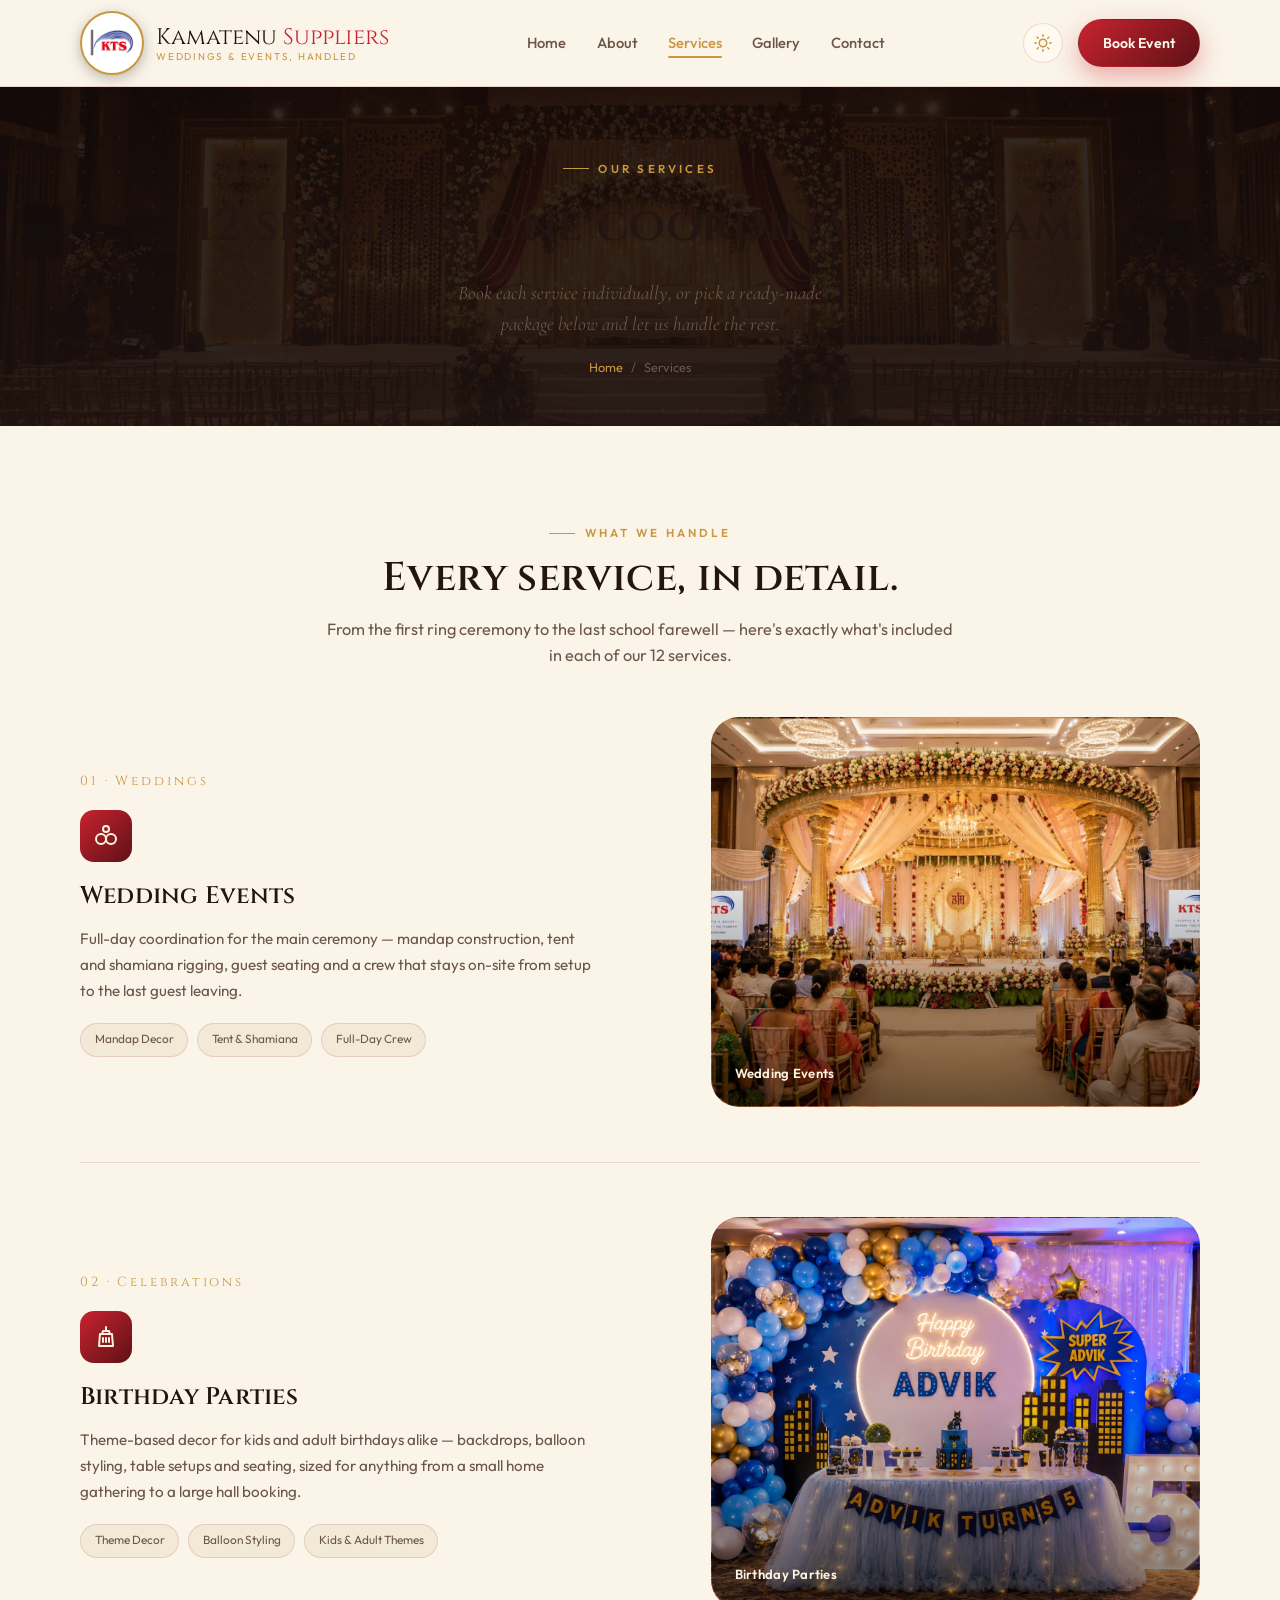
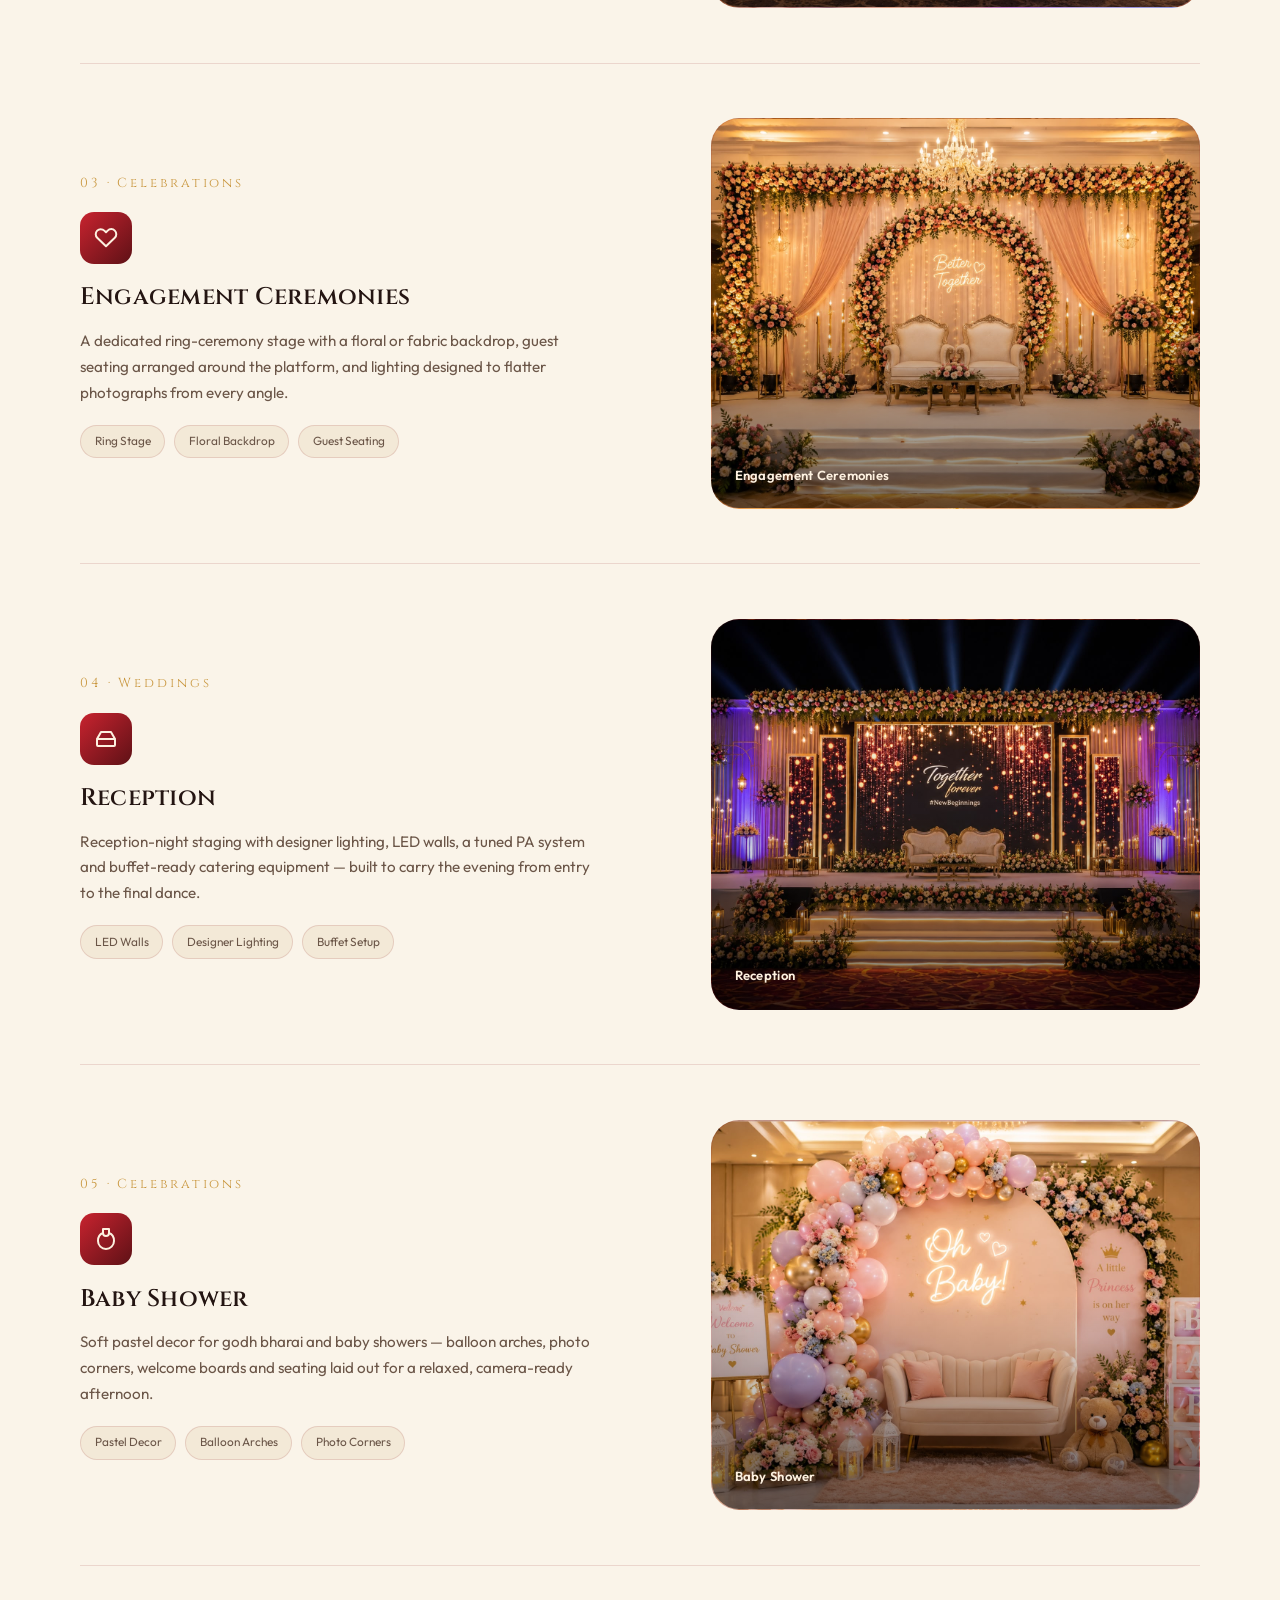
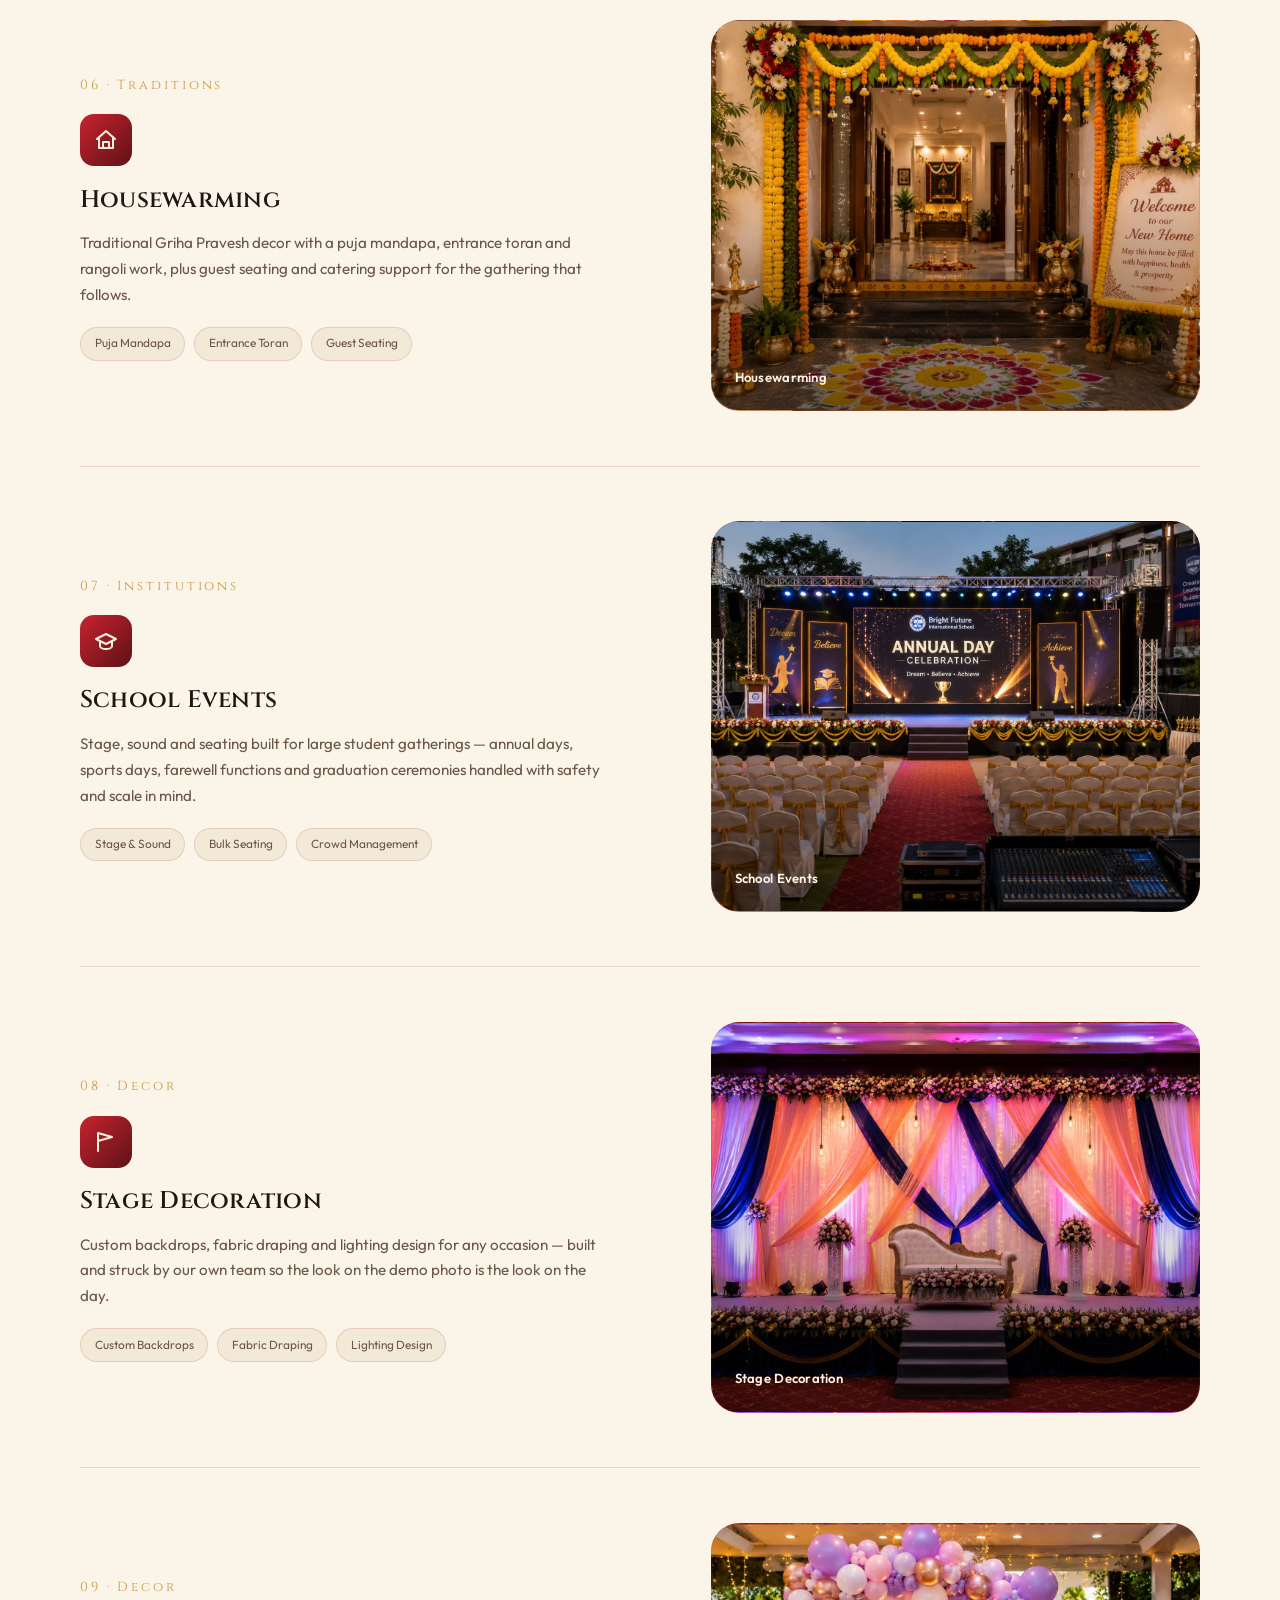
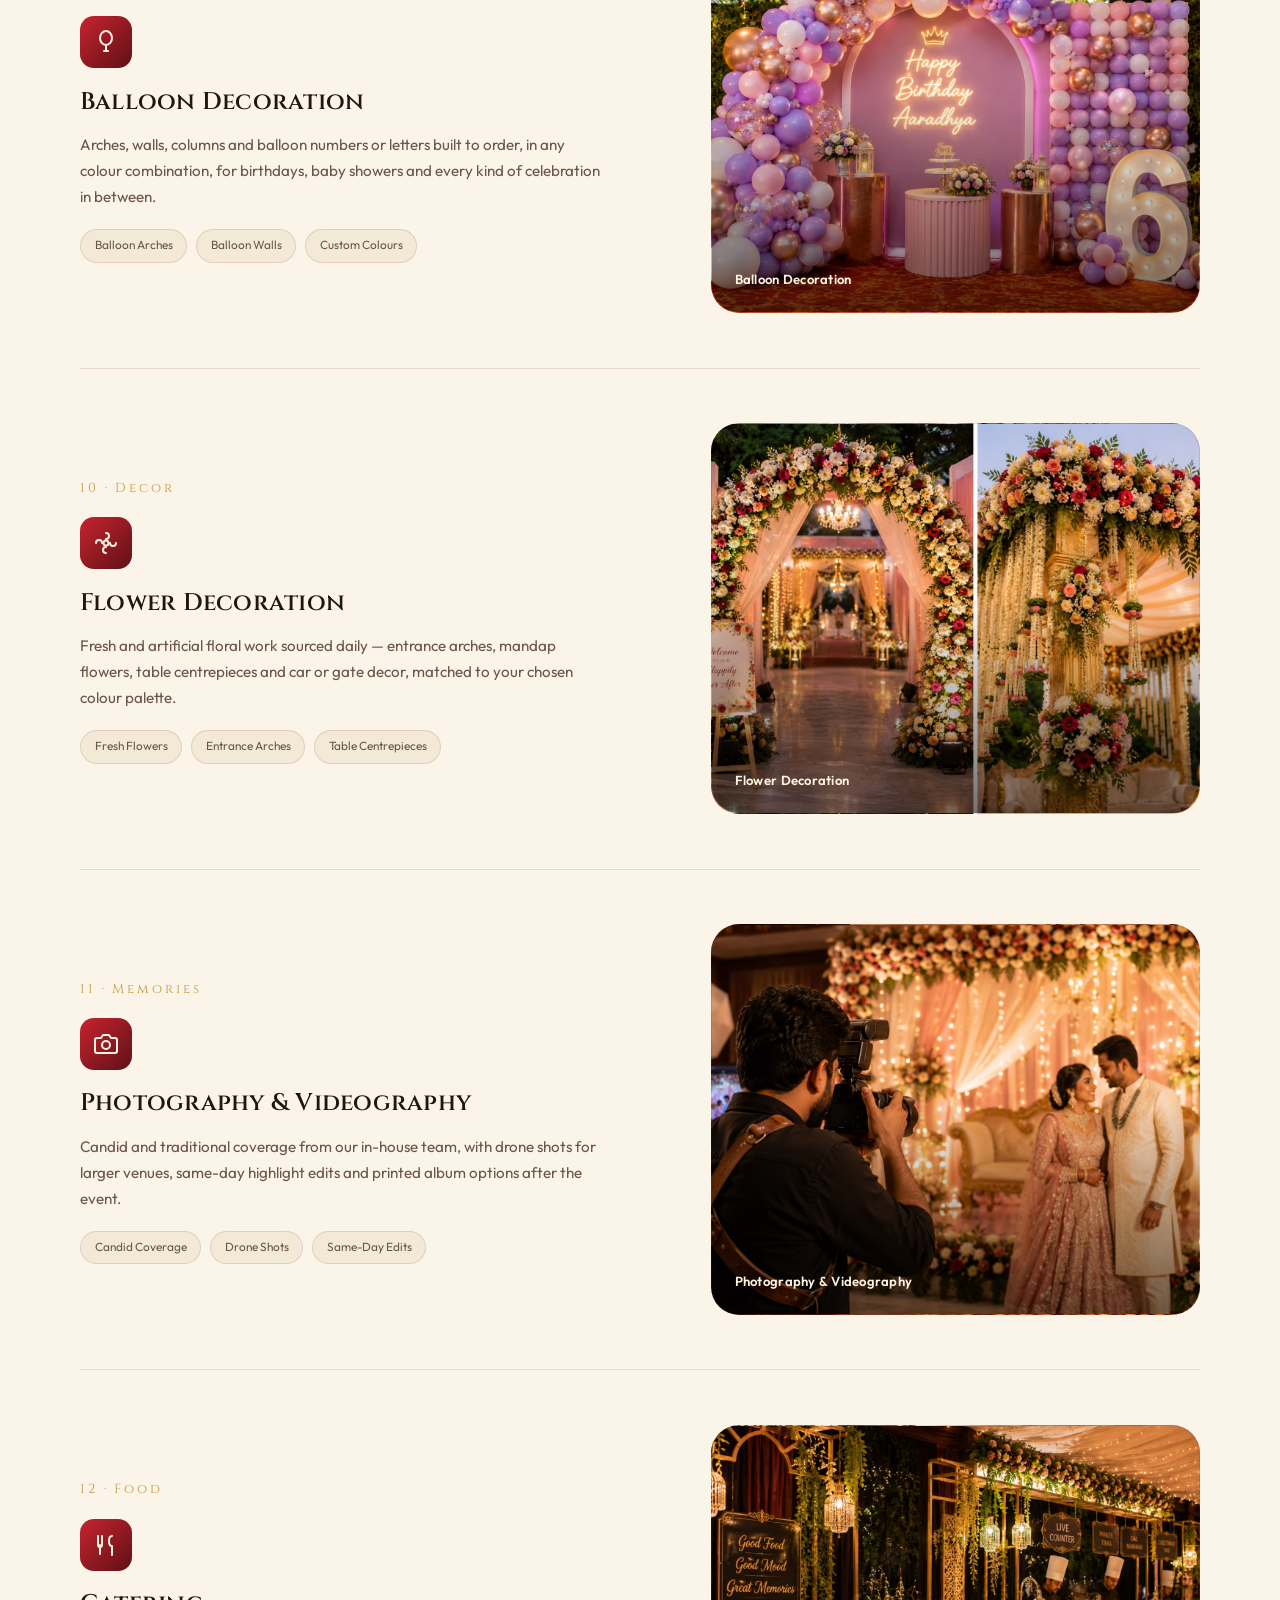
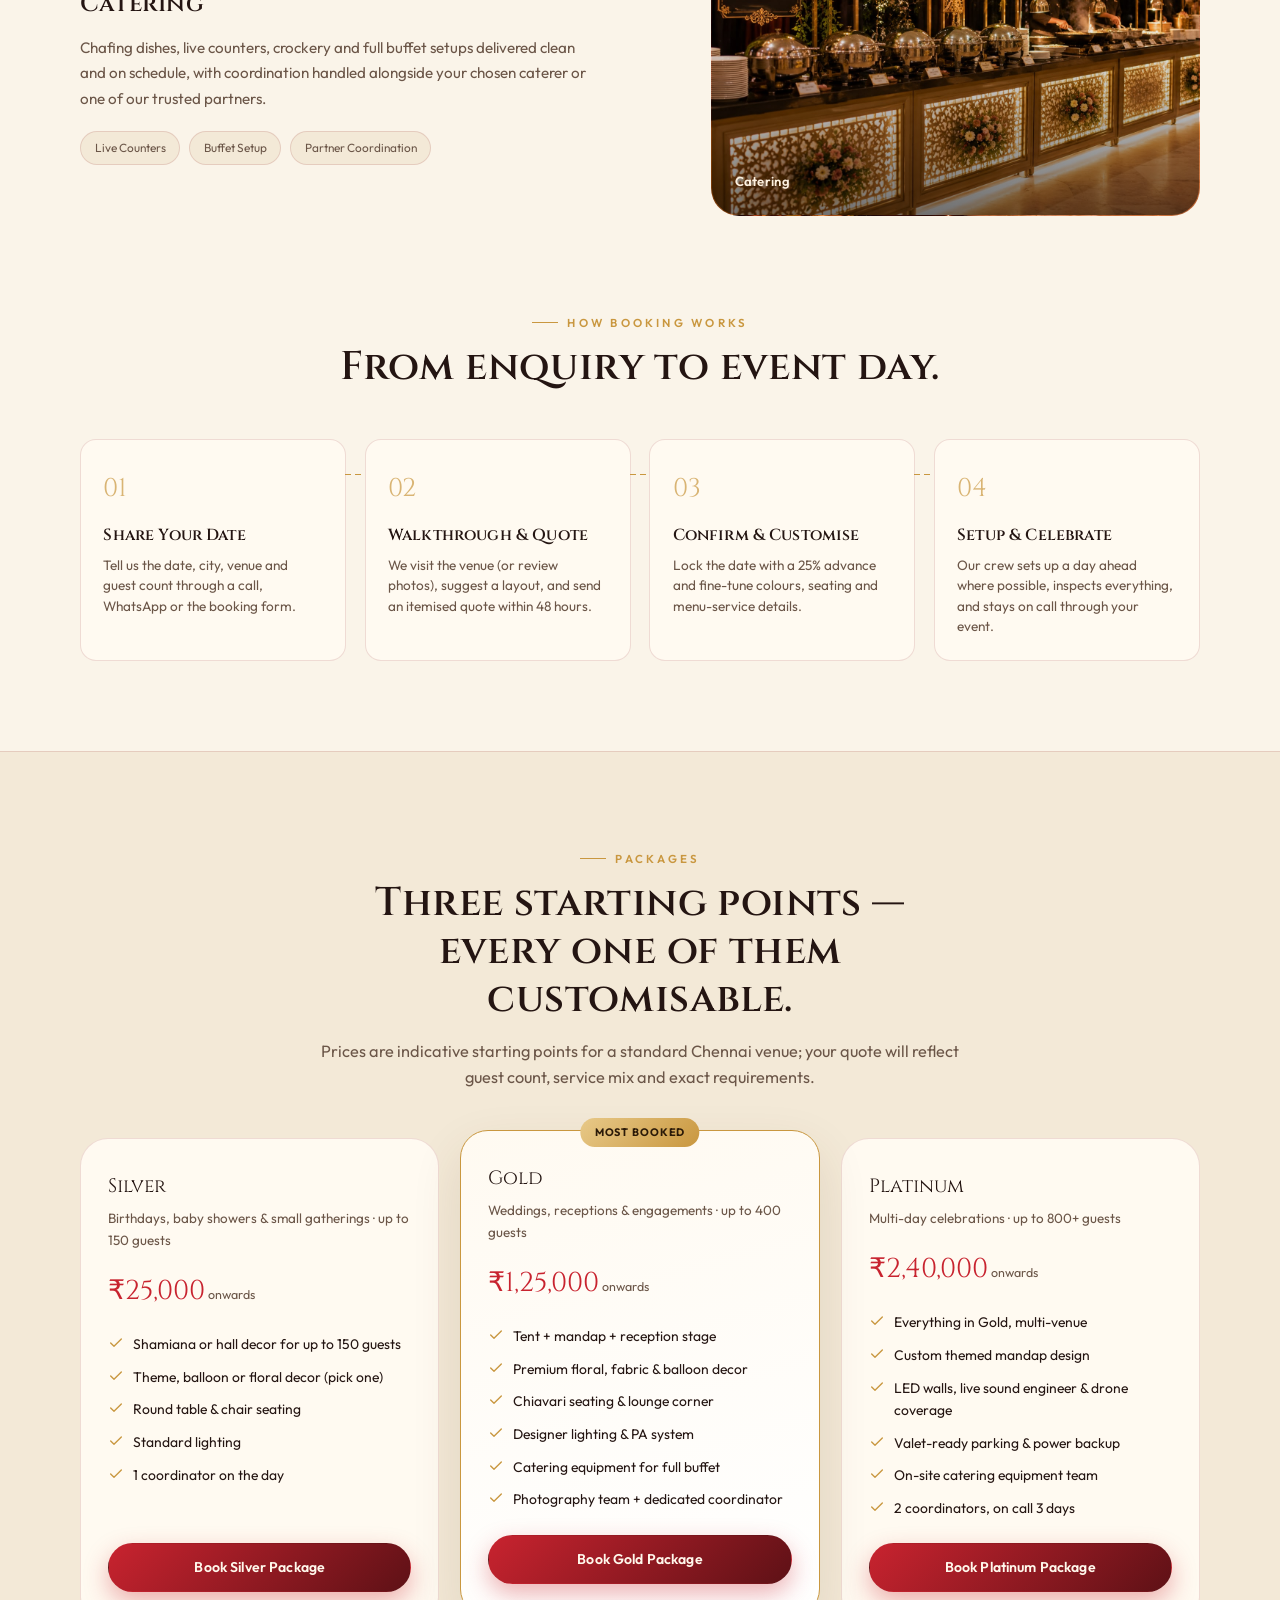
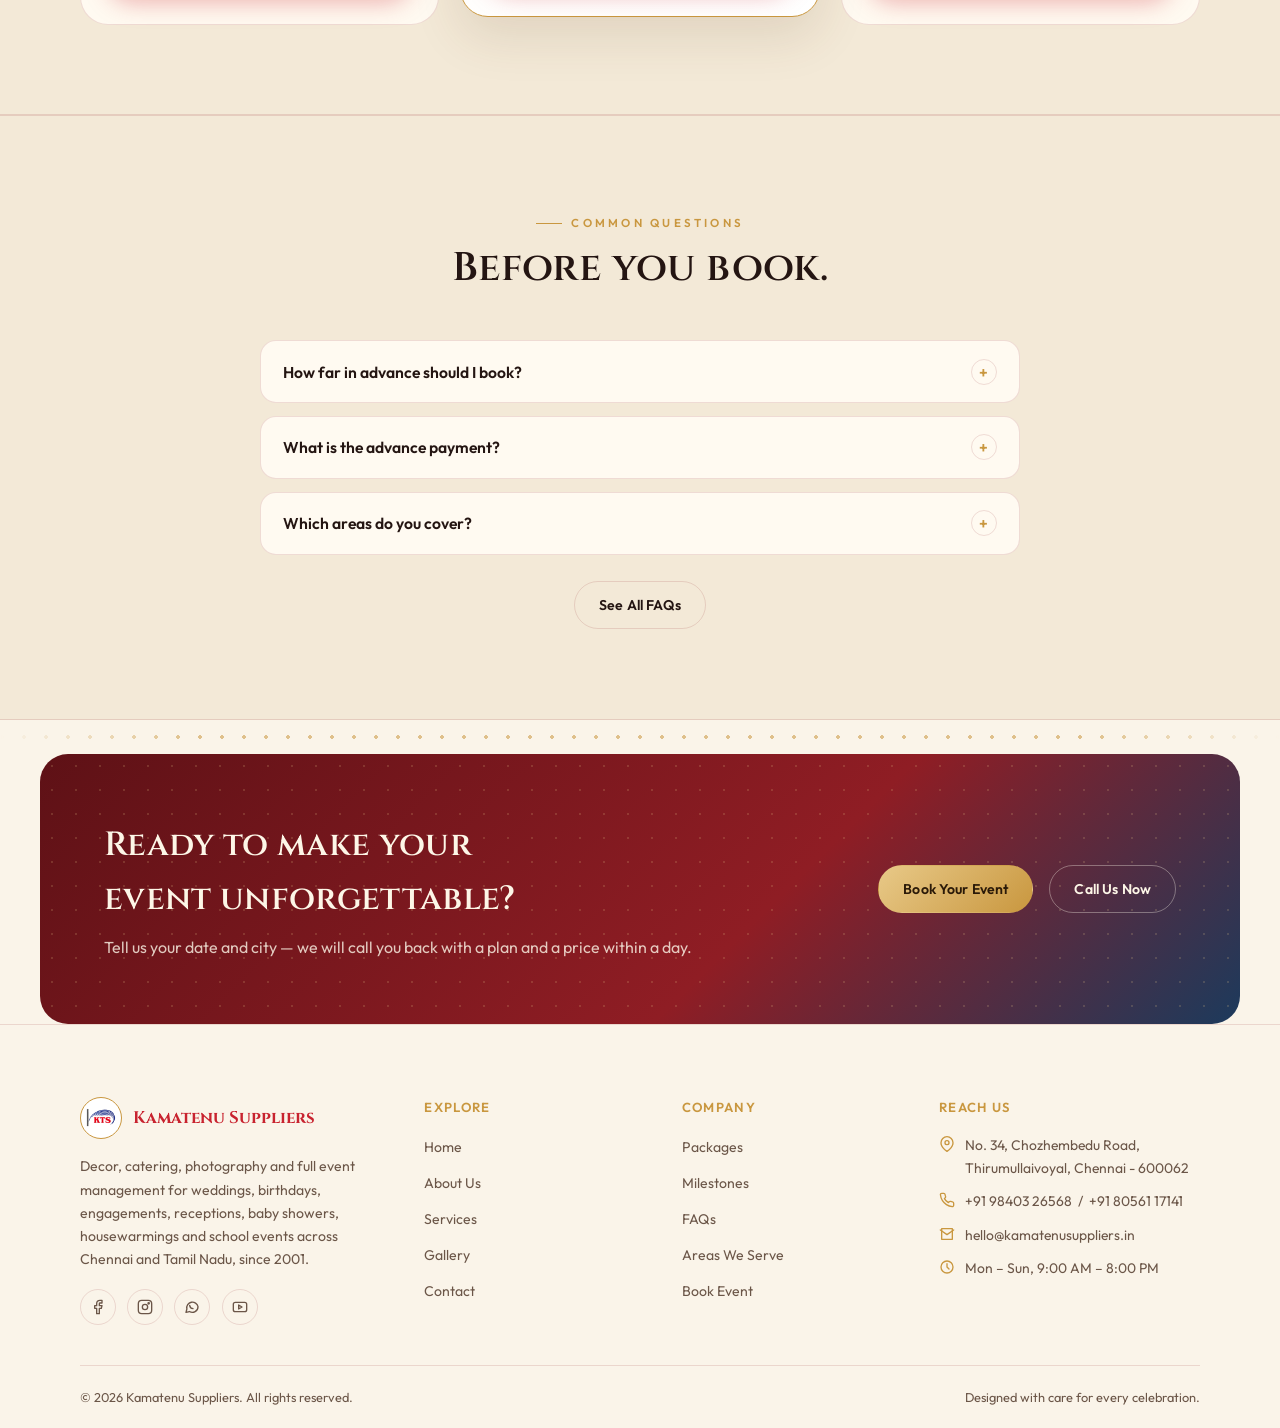
==== services.html @ 51d7b3cb "Add files via upload" ====
<!doctype html>
<html lang="en">
<head>
<meta charset="UTF-8">
<meta name="viewport" content="width=device-width, initial-scale=1.0">
<title>Services | Kamatenu Suppliers</title>
<meta name="description" content="Wedding events, birthday parties, engagement ceremonies, receptions, baby showers, housewarmings, school events, stage & balloon decor, flower decor, photography, videography and catering in Chennai.">
<link rel="icon" href="images/favicon.png">
<link rel="stylesheet" href="css/style.css">
</head>
<body>
  <header class="site-header">
    <div class="container">
      <a href="index.html" class="brand">
        <img src="images/logo.png" alt="Kamatenu Suppliers logo" class="brand-logo">
        <span class="brand-text">
          <span class="brand-name">Kamatenu <em>Suppliers</em></span>
          <span class="brand-tag">Weddings &amp; Events, Handled</span>
        </span>
      </a>

      <nav class="main-nav" id="mainNav">
        <ul>
          <li><a href="index.html">Home</a></li>
          <li><a href="about.html">About</a></li>
          <li><a href="services.html" class="active">Services</a></li>
          <li><a href="gallery.html">Gallery</a></li>
          <li><a href="contact.html">Contact</a></li>
        </ul>
      </nav>

      <div class="header-actions">
        <button class="theme-toggle" id="themeToggle" aria-label="Toggle light and dark theme">
          <svg viewBox="0 0 24 24" fill="none" stroke="currentColor" stroke-width="2" stroke-linecap="round" stroke-linejoin="round" class="icon-moon"><path d="M21 12.79A9 9 0 1 1 11.21 3 7 7 0 0 0 21 12.79z"/></svg>
          <svg viewBox="0 0 24 24" fill="none" stroke="currentColor" stroke-width="2" stroke-linecap="round" stroke-linejoin="round" class="icon-sun"><circle cx="12" cy="12" r="5"/><path d="M12 1v2M12 21v2M4.22 4.22l1.42 1.42M18.36 18.36l1.42 1.42M1 12h2M21 12h2M4.22 19.78l1.42-1.42M18.36 5.64l1.42-1.42"/></svg>
        </button>
        <a href="contact.html#book" class="btn btn-primary"><span>Book Event</span></a>
        <button class="nav-toggle" id="navToggle" aria-label="Toggle menu" aria-expanded="false">
          <span></span><span></span><span></span>
        </button>
      </div>
    </div>
  </header>


  <section class="page-banner" id="services" style="background-image: linear-gradient(180deg, rgba(20,11,9,.88) 0%, rgba(28,18,16,.92) 100%), url('images/services-banner.jpg'); background-size: cover; background-position: center;">
    <div class="container">
      <span class="eyebrow">Our Services</span>
      <h1>12 services, one coordinated team.</h1>
      <p>Book each service individually, or pick a ready-made package below and let us handle the rest.</p>
      <div class="breadcrumb"><a href="index.html">Home</a><span>/</span><span>Services</span></div>
    </div>
  </section>

  <section class="section">
    <div class="container">
      <div class="section-head center">
        <span class="eyebrow">What We Handle</span>
        <h2>Every service, in detail.</h2>
        <p>From the first ring ceremony to the last school farewell — here's exactly what's included in each of our 12 services.</p>
      </div>

      <div class="service-detail-list">

        <div class="service-detail-row">
          <div class="service-detail-content">
            <span class="service-detail-index">01 &middot; Weddings</span>
            <div class="service-detail-icon"><svg viewBox="0 0 24 24" fill="none" stroke="currentColor" stroke-width="2" stroke-linecap="round" stroke-linejoin="round"><path d="M12 8a3 3 0 1 0 0-6 3 3 0 0 0 0 6z"/><circle cx="7" cy="15" r="5"/><circle cx="17" cy="15" r="5"/></svg></div>
            <h3>Wedding Events</h3>
            <p>Full-day coordination for the main ceremony — mandap construction, tent and shamiana rigging, guest seating and a crew that stays on-site from setup to the last guest leaving.</p>
            <div class="service-detail-tags"><span class="service-tag">Mandap Decor</span><span class="service-tag">Tent &amp; Shamiana</span><span class="service-tag">Full-Day Crew</span></div>
          </div>
          <div class="service-detail-image sd1" style="background-image:url('images/service-01.jpg');background-size:cover;background-position:center;"><span>Wedding Events</span></div>
        </div>

        <div class="service-detail-row">
          <div class="service-detail-content">
            <span class="service-detail-index">02 &middot; Celebrations</span>
            <div class="service-detail-icon"><svg viewBox="0 0 24 24" fill="none" stroke="currentColor" stroke-width="2" stroke-linecap="round" stroke-linejoin="round"><path d="M12 2v4M9 6h6l1 3H8l1-3z"/><path d="M6 9h12l1 12H5L6 9z"/><path d="M9 13v4M12 13v4M15 13v4"/></svg></div>
            <h3>Birthday Parties</h3>
            <p>Theme-based decor for kids and adult birthdays alike — backdrops, balloon styling, table setups and seating, sized for anything from a small home gathering to a large hall booking.</p>
            <div class="service-detail-tags"><span class="service-tag">Theme Decor</span><span class="service-tag">Balloon Styling</span><span class="service-tag">Kids &amp; Adult Themes</span></div>
          </div>
          <div class="service-detail-image sd2" style="background-image:url('images/service-02.jpg');background-size:cover;background-position:center;"><span>Birthday Parties</span></div>
        </div>

        <div class="service-detail-row">
          <div class="service-detail-content">
            <span class="service-detail-index">03 &middot; Celebrations</span>
            <div class="service-detail-icon"><svg viewBox="0 0 24 24" fill="none" stroke="currentColor" stroke-width="2" stroke-linecap="round" stroke-linejoin="round"><path d="M20.8 4.6a5 5 0 0 0-7.1 0L12 6.3l-1.7-1.7a5 5 0 1 0-7.1 7.1L12 20.3l8.8-8.6a5 5 0 0 0 0-7.1z"/></svg></div>
            <h3>Engagement Ceremonies</h3>
            <p>A dedicated ring-ceremony stage with a floral or fabric backdrop, guest seating arranged around the platform, and lighting designed to flatter photographs from every angle.</p>
            <div class="service-detail-tags"><span class="service-tag">Ring Stage</span><span class="service-tag">Floral Backdrop</span><span class="service-tag">Guest Seating</span></div>
          </div>
          <div class="service-detail-image sd3" style="background-image:url('images/service-03.jpg');background-size:cover;background-position:center;"><span>Engagement Ceremonies</span></div>
        </div>

        <div class="service-detail-row">
          <div class="service-detail-content">
            <span class="service-detail-index">04 &middot; Weddings</span>
            <div class="service-detail-icon"><svg viewBox="0 0 24 24" fill="none" stroke="currentColor" stroke-width="2" stroke-linecap="round" stroke-linejoin="round"><rect x="3" y="12" width="18" height="7" rx="1"/><path d="M3 12l4-7h10l4 7"/></svg></div>
            <h3>Reception</h3>
            <p>Reception-night staging with designer lighting, LED walls, a tuned PA system and buffet-ready catering equipment — built to carry the evening from entry to the final dance.</p>
            <div class="service-detail-tags"><span class="service-tag">LED Walls</span><span class="service-tag">Designer Lighting</span><span class="service-tag">Buffet Setup</span></div>
          </div>
          <div class="service-detail-image sd4" style="background-image:url('images/service-04.jpg');background-size:cover;background-position:center;"><span>Reception</span></div>
        </div>

        <div class="service-detail-row">
          <div class="service-detail-content">
            <span class="service-detail-index">05 &middot; Celebrations</span>
            <div class="service-detail-icon"><svg viewBox="0 0 24 24" fill="none" stroke="currentColor" stroke-width="2" stroke-linecap="round" stroke-linejoin="round"><path d="M9 2h6v4a3 3 0 0 1-6 0V2z"/><path d="M9 6c-3 1-5 4-5 8a8 8 0 0 0 16 0c0-4-2-7-5-8"/></svg></div>
            <h3>Baby Shower</h3>
            <p>Soft pastel decor for godh bharai and baby showers — balloon arches, photo corners, welcome boards and seating laid out for a relaxed, camera-ready afternoon.</p>
            <div class="service-detail-tags"><span class="service-tag">Pastel Decor</span><span class="service-tag">Balloon Arches</span><span class="service-tag">Photo Corners</span></div>
          </div>
          <div class="service-detail-image sd5" style="background-image:url('images/service-05.jpg');background-size:cover;background-position:center;"><span>Baby Shower</span></div>
        </div>

        <div class="service-detail-row">
          <div class="service-detail-content">
            <span class="service-detail-index">06 &middot; Traditions</span>
            <div class="service-detail-icon"><svg viewBox="0 0 24 24" fill="none" stroke="currentColor" stroke-width="2" stroke-linecap="round" stroke-linejoin="round"><path d="M3 11l9-8 9 8"/><path d="M5 10v10h14V10"/><path d="M9 20v-6h6v6"/></svg></div>
            <h3>Housewarming</h3>
            <p>Traditional Griha Pravesh decor with a puja mandapa, entrance toran and rangoli work, plus guest seating and catering support for the gathering that follows.</p>
            <div class="service-detail-tags"><span class="service-tag">Puja Mandapa</span><span class="service-tag">Entrance Toran</span><span class="service-tag">Guest Seating</span></div>
          </div>
          <div class="service-detail-image sd6" style="background-image:url('images/service-06.jpg');background-size:cover;background-position:center;"><span>Housewarming</span></div>
        </div>

        <div class="service-detail-row">
          <div class="service-detail-content">
            <span class="service-detail-index">07 &middot; Institutions</span>
            <div class="service-detail-icon"><svg viewBox="0 0 24 24" fill="none" stroke="currentColor" stroke-width="2" stroke-linecap="round" stroke-linejoin="round"><path d="M22 10L12 5 2 10l10 5 10-5z"/><path d="M6 12v5c0 1.7 2.7 3 6 3s6-1.3 6-3v-5"/></svg></div>
            <h3>School Events</h3>
            <p>Stage, sound and seating built for large student gatherings — annual days, sports days, farewell functions and graduation ceremonies handled with safety and scale in mind.</p>
            <div class="service-detail-tags"><span class="service-tag">Stage &amp; Sound</span><span class="service-tag">Bulk Seating</span><span class="service-tag">Crowd Management</span></div>
          </div>
          <div class="service-detail-image sd7" style="background-image:url('images/service-07.jpg');background-size:cover;background-position:center;"><span>School Events</span></div>
        </div>

        <div class="service-detail-row">
          <div class="service-detail-content">
            <span class="service-detail-index">08 &middot; Decor</span>
            <div class="service-detail-icon"><svg viewBox="0 0 24 24" fill="none" stroke="currentColor" stroke-width="2" stroke-linecap="round" stroke-linejoin="round"><path d="M4 21V3M4 3l14 4-14 4"/></svg></div>
            <h3>Stage Decoration</h3>
            <p>Custom backdrops, fabric draping and lighting design for any occasion — built and struck by our own team so the look on the demo photo is the look on the day.</p>
            <div class="service-detail-tags"><span class="service-tag">Custom Backdrops</span><span class="service-tag">Fabric Draping</span><span class="service-tag">Lighting Design</span></div>
          </div>
          <div class="service-detail-image sd8" style="background-image:url('images/service-08.jpg');background-size:cover;background-position:center;"><span>Stage Decoration</span></div>
        </div>

        <div class="service-detail-row">
          <div class="service-detail-content">
            <span class="service-detail-index">09 &middot; Decor</span>
            <div class="service-detail-icon"><svg viewBox="0 0 24 24" fill="none" stroke="currentColor" stroke-width="2" stroke-linecap="round" stroke-linejoin="round"><ellipse cx="12" cy="8" rx="6" ry="7"/><path d="M12 15v6M10 21h4"/></svg></div>
            <h3>Balloon Decoration</h3>
            <p>Arches, walls, columns and balloon numbers or letters built to order, in any colour combination, for birthdays, baby showers and every kind of celebration in between.</p>
            <div class="service-detail-tags"><span class="service-tag">Balloon Arches</span><span class="service-tag">Balloon Walls</span><span class="service-tag">Custom Colours</span></div>
          </div>
          <div class="service-detail-image sd9" style="background-image:url('images/service-09.jpg');background-size:cover;background-position:center;"><span>Balloon Decoration</span></div>
        </div>

        <div class="service-detail-row">
          <div class="service-detail-content">
            <span class="service-detail-index">10 &middot; Decor</span>
            <div class="service-detail-icon"><svg viewBox="0 0 24 24" fill="none" stroke="currentColor" stroke-width="2" stroke-linecap="round" stroke-linejoin="round"><circle cx="12" cy="12" r="2.5"/><path d="M12 2a3 3 0 0 1 0 6M12 22a3 3 0 0 1 0-6M2 12a3 3 0 0 1 6 0M22 12a3 3 0 0 1-6 0"/></svg></div>
            <h3>Flower Decoration</h3>
            <p>Fresh and artificial floral work sourced daily — entrance arches, mandap flowers, table centrepieces and car or gate decor, matched to your chosen colour palette.</p>
            <div class="service-detail-tags"><span class="service-tag">Fresh Flowers</span><span class="service-tag">Entrance Arches</span><span class="service-tag">Table Centrepieces</span></div>
          </div>
          <div class="service-detail-image sd10" style="background-image:url('images/service-10.jpg');background-size:cover;background-position:center;"><span>Flower Decoration</span></div>
        </div>

        <div class="service-detail-row">
          <div class="service-detail-content">
            <span class="service-detail-index">11 &middot; Memories</span>
            <div class="service-detail-icon"><svg viewBox="0 0 24 24" fill="none" stroke="currentColor" stroke-width="2" stroke-linecap="round" stroke-linejoin="round"><path d="M23 19a2 2 0 0 1-2 2H3a2 2 0 0 1-2-2V8a2 2 0 0 1 2-2h4l2-3h6l2 3h4a2 2 0 0 1 2 2z"/><circle cx="12" cy="13" r="4"/></svg></div>
            <h3>Photography &amp; Videography</h3>
            <p>Candid and traditional coverage from our in-house team, with drone shots for larger venues, same-day highlight edits and printed album options after the event.</p>
            <div class="service-detail-tags"><span class="service-tag">Candid Coverage</span><span class="service-tag">Drone Shots</span><span class="service-tag">Same-Day Edits</span></div>
          </div>
          <div class="service-detail-image sd11" style="background-image:url('images/service-11.jpg');background-size:cover;background-position:center;"><span>Photography &amp; Videography</span></div>
        </div>

        <div class="service-detail-row">
          <div class="service-detail-content">
            <span class="service-detail-index">12 &middot; Food</span>
            <div class="service-detail-icon"><svg viewBox="0 0 24 24" fill="none" stroke="currentColor" stroke-width="2" stroke-linecap="round" stroke-linejoin="round"><path d="M4 3v9a2 2 0 0 0 2 2h0a2 2 0 0 0 2-2V3M6 12v9M18 3c-1.5 0-3 1.5-3 5s1.5 5 3 5v9"/></svg></div>
            <h3>Catering</h3>
            <p>Chafing dishes, live counters, crockery and full buffet setups delivered clean and on schedule, with coordination handled alongside your chosen caterer or one of our trusted partners.</p>
            <div class="service-detail-tags"><span class="service-tag">Live Counters</span><span class="service-tag">Buffet Setup</span><span class="service-tag">Partner Coordination</span></div>
          </div>
          <div class="service-detail-image sd12" style="background-image:url('images/service-12.jpg');background-size:cover;background-position:center;"><span>Catering</span></div>
        </div>

      </div>
    </div>
  </section>

  <section class="section" id="process" style="padding-top:0;">
    <div class="container">
      <div class="section-head center">
        <span class="eyebrow">How Booking Works</span>
        <h2>From enquiry to event day.</h2>
      </div>
      <div class="process-list">
        <div class="process-step">
          <h3>Share Your Date</h3>
          <p>Tell us the date, city, venue and guest count through a call, WhatsApp or the booking form.</p>
        </div>
        <div class="process-step">
          <h3>Walkthrough &amp; Quote</h3>
          <p>We visit the venue (or review photos), suggest a layout, and send an itemised quote within 48 hours.</p>
        </div>
        <div class="process-step">
          <h3>Confirm &amp; Customise</h3>
          <p>Lock the date with a 25% advance and fine-tune colours, seating and menu-service details.</p>
        </div>
        <div class="process-step">
          <h3>Setup &amp; Celebrate</h3>
          <p>Our crew sets up a day ahead where possible, inspects everything, and stays on call through your event.</p>
        </div>
      </div>
    </div>
  </section>

  <section class="section why-us" id="packages">
    <div class="container">
      <div class="section-head center">
        <span class="eyebrow">Packages</span>
        <h2>Three starting points — every one of them customisable.</h2>
        <p>Prices are indicative starting points for a standard Chennai venue; your quote will reflect guest count, service mix and exact requirements.</p>
      </div>
      <div class="packages-grid">
        <div class="package-card">
          <div class="package-name">Silver</div>
          <p class="package-desc">Birthdays, baby showers &amp; small gatherings &middot; up to 150 guests</p>
          <div class="package-price">&#8377;25,000<span>&nbsp;onwards</span></div>
          <ul class="package-features">
            <li><svg viewBox="0 0 24 24" fill="none" stroke="currentColor" stroke-width="2" stroke-linecap="round" stroke-linejoin="round"><path d="M20 6L9 17l-5-5"/></svg><span>Shamiana or hall decor for up to 150 guests</span></li>
            <li><svg viewBox="0 0 24 24" fill="none" stroke="currentColor" stroke-width="2" stroke-linecap="round" stroke-linejoin="round"><path d="M20 6L9 17l-5-5"/></svg><span>Theme, balloon or floral decor (pick one)</span></li>
            <li><svg viewBox="0 0 24 24" fill="none" stroke="currentColor" stroke-width="2" stroke-linecap="round" stroke-linejoin="round"><path d="M20 6L9 17l-5-5"/></svg><span>Round table &amp; chair seating</span></li>
            <li><svg viewBox="0 0 24 24" fill="none" stroke="currentColor" stroke-width="2" stroke-linecap="round" stroke-linejoin="round"><path d="M20 6L9 17l-5-5"/></svg><span>Standard lighting</span></li>
            <li><svg viewBox="0 0 24 24" fill="none" stroke="currentColor" stroke-width="2" stroke-linecap="round" stroke-linejoin="round"><path d="M20 6L9 17l-5-5"/></svg><span>1 coordinator on the day</span></li>
          </ul>
          <a href="contact.html#book" class="btn btn-primary">Book Silver Package</a>
        </div>
        <div class="package-card featured">
          <div class="package-ribbon">Most Booked</div>
          <div class="package-name">Gold</div>
          <p class="package-desc">Weddings, receptions &amp; engagements &middot; up to 400 guests</p>
          <div class="package-price">&#8377;1,25,000<span>&nbsp;onwards</span></div>
          <ul class="package-features">
            <li><svg viewBox="0 0 24 24" fill="none" stroke="currentColor" stroke-width="2" stroke-linecap="round" stroke-linejoin="round"><path d="M20 6L9 17l-5-5"/></svg><span>Tent + mandap + reception stage</span></li>
            <li><svg viewBox="0 0 24 24" fill="none" stroke="currentColor" stroke-width="2" stroke-linecap="round" stroke-linejoin="round"><path d="M20 6L9 17l-5-5"/></svg><span>Premium floral, fabric &amp; balloon decor</span></li>
            <li><svg viewBox="0 0 24 24" fill="none" stroke="currentColor" stroke-width="2" stroke-linecap="round" stroke-linejoin="round"><path d="M20 6L9 17l-5-5"/></svg><span>Chiavari seating &amp; lounge corner</span></li>
            <li><svg viewBox="0 0 24 24" fill="none" stroke="currentColor" stroke-width="2" stroke-linecap="round" stroke-linejoin="round"><path d="M20 6L9 17l-5-5"/></svg><span>Designer lighting &amp; PA system</span></li>
            <li><svg viewBox="0 0 24 24" fill="none" stroke="currentColor" stroke-width="2" stroke-linecap="round" stroke-linejoin="round"><path d="M20 6L9 17l-5-5"/></svg><span>Catering equipment for full buffet</span></li>
            <li><svg viewBox="0 0 24 24" fill="none" stroke="currentColor" stroke-width="2" stroke-linecap="round" stroke-linejoin="round"><path d="M20 6L9 17l-5-5"/></svg><span>Photography team + dedicated coordinator</span></li>
          </ul>
          <a href="contact.html#book" class="btn btn-primary">Book Gold Package</a>
        </div>
        <div class="package-card">
          <div class="package-name">Platinum</div>
          <p class="package-desc">Multi-day celebrations &middot; up to 800+ guests</p>
          <div class="package-price">&#8377;2,40,000<span>&nbsp;onwards</span></div>
          <ul class="package-features">
            <li><svg viewBox="0 0 24 24" fill="none" stroke="currentColor" stroke-width="2" stroke-linecap="round" stroke-linejoin="round"><path d="M20 6L9 17l-5-5"/></svg><span>Everything in Gold, multi-venue</span></li>
            <li><svg viewBox="0 0 24 24" fill="none" stroke="currentColor" stroke-width="2" stroke-linecap="round" stroke-linejoin="round"><path d="M20 6L9 17l-5-5"/></svg><span>Custom themed mandap design</span></li>
            <li><svg viewBox="0 0 24 24" fill="none" stroke="currentColor" stroke-width="2" stroke-linecap="round" stroke-linejoin="round"><path d="M20 6L9 17l-5-5"/></svg><span>LED walls, live sound engineer &amp; drone coverage</span></li>
            <li><svg viewBox="0 0 24 24" fill="none" stroke="currentColor" stroke-width="2" stroke-linecap="round" stroke-linejoin="round"><path d="M20 6L9 17l-5-5"/></svg><span>Valet-ready parking &amp; power backup</span></li>
            <li><svg viewBox="0 0 24 24" fill="none" stroke="currentColor" stroke-width="2" stroke-linecap="round" stroke-linejoin="round"><path d="M20 6L9 17l-5-5"/></svg><span>On-site catering equipment team</span></li>
            <li><svg viewBox="0 0 24 24" fill="none" stroke="currentColor" stroke-width="2" stroke-linecap="round" stroke-linejoin="round"><path d="M20 6L9 17l-5-5"/></svg><span>2 coordinators, on call 3 days</span></li>
          </ul>
          <a href="contact.html#book" class="btn btn-primary">Book Platinum Package</a>
        </div>
      </div>
    </div>
  </section>

  <section class="section more-section" id="faq">
    <div class="container">
      <div class="section-head center">
        <span class="eyebrow">Common Questions</span>
        <h2>Before you book.</h2>
      </div>
      <div class="faq-list">
        <div class="faq-item">
          <button class="faq-question">
            <span>How far in advance should I book?</span>
            <span class="plus">+</span>
          </button>
          <div class="faq-answer"><p>For weekend weddings in season (Nov–Feb), we recommend booking 3–4 months ahead. Birthdays, baby showers and housewarmings can usually be booked 2–3 weeks out, subject to availability.</p></div>
        </div>
        <div class="faq-item">
          <button class="faq-question">
            <span>What is the advance payment?</span>
            <span class="plus">+</span>
          </button>
          <div class="faq-answer"><p>We confirm a date with a 25% advance against your final quote. The balance is split into a pre-event instalment and a final settlement on the day, as agreed in your contract.</p></div>
        </div>
        <div class="faq-item">
          <button class="faq-question">
            <span>Which areas do you cover?</span>
            <span class="plus">+</span>
          </button>
          <div class="faq-answer"><p>We are based in Thirumullaivoyal and regularly serve Ambattur, Avadi, Poonamallee, Red Hills and surrounding areas across Chennai. Longer-distance events elsewhere in Tamil Nadu can be arranged with advance notice.</p></div>
        </div>
      </div>
      <div style="text-align:center;margin-top:1.6rem;"><a href="contact.html#faq" class="btn btn-outline">See All FAQs</a></div>
    </div>
  </section>

  <div class="kolam-divider"></div>

  <section class="section cta-band">
    <div>
      <h2>Ready to make your event unforgettable?</h2>
      <p>Tell us your date and city — we will call you back with a plan and a price within a day.</p>
    </div>
    <div class="cta-actions">
      <a href="contact.html#book" class="btn btn-gold">Book Your Event</a>
      <a href="tel:+919840326568" class="btn btn-outline" style="border-color:rgba(253,246,231,.35);color:#fdf6e7;">Call Us Now</a>
    </div>
  </section>

  <footer class="site-footer">
    <div class="container">
      <div class="footer-grid">
        <div class="footer-col">
          <div class="footer-brand">
            <img src="images/logo.png" alt="Kamatenu Suppliers logo">
            <strong>Kamatenu Suppliers</strong>
          </div>
          <p>Decor, catering, photography and full event management for weddings, birthdays, engagements, receptions, baby showers, housewarmings and school events across Chennai and Tamil Nadu, since 2001.</p>
          <div class="footer-socials">
            <a href="#" aria-label="Facebook"><svg viewBox="0 0 24 24" fill="none" stroke="currentColor" stroke-width="2" stroke-linecap="round" stroke-linejoin="round"><path d="M18 2h-3a5 5 0 0 0-5 5v3H7v4h3v8h4v-8h3l1-4h-4V7a1 1 0 0 1 1-1h3z"/></svg></a>
            <a href="#" aria-label="Instagram"><svg viewBox="0 0 24 24" fill="none" stroke="currentColor" stroke-width="2" stroke-linecap="round" stroke-linejoin="round"><rect x="2" y="2" width="20" height="20" rx="5"/><circle cx="12" cy="12" r="4"/><circle cx="17.5" cy="6.5" r="1"/></svg></a>
            <a href="#" aria-label="WhatsApp"><svg viewBox="0 0 24 24" fill="none" stroke="currentColor" stroke-width="2" stroke-linecap="round" stroke-linejoin="round"><path d="M21 11.5a8.5 8.5 0 0 1-12.9 7.3L3 20l1.3-5A8.5 8.5 0 1 1 21 11.5z"/><path d="M8.5 9.5c.3 3 2 4.7 5 5"/></svg></a>
            <a href="#" aria-label="YouTube"><svg viewBox="0 0 24 24" fill="none" stroke="currentColor" stroke-width="2" stroke-linecap="round" stroke-linejoin="round"><rect x="2" y="5" width="20" height="14" rx="3"/><path d="M10 9l5 3-5 3z"/></svg></a>
          </div>
        </div>

        <div class="footer-col">
          <h4>Explore</h4>
          <ul>
            <li><a href="index.html">Home</a></li>
            <li><a href="about.html">About Us</a></li>
            <li><a href="services.html">Services</a></li>
            <li><a href="gallery.html">Gallery</a></li>
            <li><a href="contact.html">Contact</a></li>
          </ul>
        </div>

        <div class="footer-col">
          <h4>Company</h4>
          <ul>
            <li><a href="services.html#packages">Packages</a></li>
            <li><a href="about.html#milestones">Milestones</a></li>
            <li><a href="contact.html#faq">FAQs</a></li>
            <li><a href="contact.html#areas">Areas We Serve</a></li>
            <li><a href="contact.html#book">Book Event</a></li>
          </ul>
        </div>

        <div class="footer-col">
          <h4>Reach Us</h4>
          <div class="footer-contact-item"><svg viewBox="0 0 24 24" fill="none" stroke="currentColor" stroke-width="2" stroke-linecap="round" stroke-linejoin="round"><path d="M21 10c0 7-9 13-9 13s-9-6-9-13a9 9 0 0 1 18 0z"/><circle cx="12" cy="10" r="3"/></svg><span>No. 34, Chozhembedu Road, Thirumullaivoyal, Chennai - 600062</span></div>
          <div class="footer-contact-item" style="margin-top:.7rem;"><svg viewBox="0 0 24 24" fill="none" stroke="currentColor" stroke-width="2" stroke-linecap="round" stroke-linejoin="round"><path d="M22 16.92v3a2 2 0 0 1-2.18 2 19.79 19.79 0 0 1-8.63-3.07 19.5 19.5 0 0 1-6-6A19.79 19.79 0 0 1 2.11 4.18 2 2 0 0 1 4.11 2h3a2 2 0 0 1 2 1.72c.127.96.361 1.903.7 2.81a2 2 0 0 1-.45 2.11L8.09 9.91a16 16 0 0 0 6 6l1.27-1.27a2 2 0 0 1 2.11-.45c.907.339 1.85.573 2.81.7A2 2 0 0 1 22 16.92z"/></svg><span>+91 98403 26568 &nbsp;/&nbsp; +91 80561 17141</span></div>
          <div class="footer-contact-item" style="margin-top:.7rem;"><svg viewBox="0 0 24 24" fill="none" stroke="currentColor" stroke-width="2" stroke-linecap="round" stroke-linejoin="round"><path d="M4 4h16v16H4z"/><path d="M22 6l-10 7L2 6"/></svg><span>hello@kamatenusuppliers.in</span></div>
          <div class="footer-contact-item" style="margin-top:.7rem;"><svg viewBox="0 0 24 24" fill="none" stroke="currentColor" stroke-width="2" stroke-linecap="round" stroke-linejoin="round"><circle cx="12" cy="12" r="9"/><path d="M12 7v5l3 3"/></svg><span>Mon – Sun, 9:00 AM – 8:00 PM</span></div>
        </div>
      </div>

      <div class="footer-bottom">
        <span>&copy; <span id="year"></span> Kamatenu Suppliers. All rights reserved.</span>
        <span>Designed with care for every celebration.</span>
      </div>
    </div>
  </footer>

  <button class="back-to-top" id="backToTop" aria-label="Back to top"><svg viewBox="0 0 24 24" fill="none" stroke="currentColor" stroke-width="2" stroke-linecap="round" stroke-linejoin="round"><path d="M12 19V5M5 12l7-7 7 7"/></svg></button>

  <script src="js/script.js"></script>
</body>
</html>
---- css/style.css ----
/* ============================================================
   KAMATENU SUPPLIERS — style.css
   Design tokens are derived from the KTS letterhead:
   deep maroon + festive gold + navy swirl, on warm ink / cream.
   ============================================================ */

@import url('https://fonts.googleapis.com/css2?family=Cinzel:wght@500;600;700&family=Cormorant+Garamond:ital@1&family=Outfit:wght@300;400;500;600;700&display=swap');

:root{
  /* ---- brand tokens ---- */
  --maroon:        #8f1d24;
  --maroon-bright: #c8232f;
  --maroon-deep:   #5e1116;
  --gold:          #c9973f;
  --gold-light:    #e8c988;
  --navy:          #1c3a5c;

  /* ---- dark theme (default) ---- */
  --bg:            #140b09;
  --bg-alt:        #1c1210;
  --surface:       #241713;
  --surface-2:     #2c1c17;
  --text:          #f4ead9;
  --text-muted:    #c9b8a6;
  --border:        rgba(232, 201, 136, 0.16);
  --shadow:        0 20px 50px rgba(0,0,0,0.45);

  /* ---- fixed scale ---- */
  --radius-sm: 8px;
  --radius-md: 16px;
  --radius-lg: 28px;
  --gap: clamp(1rem, 2vw, 2rem);
  --container: 1200px;

  --font-display: 'Cinzel', serif;
  --font-quote: 'Cormorant Garamond', serif;
  --font-body: 'Outfit', sans-serif;
}

[data-theme="light"]{
  --bg:        #faf4e9;
  --bg-alt:    #f3e9d7;
  --surface:   #fffaf1;
  --surface-2: #fff;
  --text:      #241512;
  --text-muted:#6b5648;
  --border:    rgba(143, 29, 36, 0.14);
  --shadow:    0 20px 50px rgba(94, 55, 25, 0.12);
}

*, *::before, *::after{ box-sizing: border-box; }
html{ scroll-behavior: smooth; }
html:focus-within{ scroll-behavior: smooth; }

body{
  margin: 0;
  background: var(--bg);
  color: var(--text);
  font-family: var(--font-body);
  font-weight: 400;
  line-height: 1.6;
  -webkit-font-smoothing: antialiased;
  transition: background .35s ease, color .35s ease;
  overflow-x: hidden;
}

img{ max-width: 100%; display: block; }
a{ color: inherit; text-decoration: none; }
ul{ margin: 0; padding: 0; list-style: none; }
h1,h2,h3,h4{ margin: 0; font-family: var(--font-display); font-weight: 600; letter-spacing: .01em; }
p{ margin: 0; }
button{ font-family: inherit; cursor: pointer; }

:focus-visible{
  outline: 2px solid var(--gold);
  outline-offset: 3px;
}

.container{
  width: 100%;
  max-width: var(--container);
  margin-inline: auto;
  padding-inline: clamp(1.25rem, 4vw, 2.5rem);
}

.eyebrow{
  display: inline-flex;
  align-items: center;
  gap: .6rem;
  font-family: var(--font-body);
  font-size: .72rem;
  font-weight: 600;
  letter-spacing: .28em;
  text-transform: uppercase;
  color: var(--gold);
}
.eyebrow::before{
  content: "";
  width: 26px; height: 1px;
  background: var(--gold);
}

/* ============================================================
   KOLAM (rangoli) motif — the page's signature device.
   Repeating dotted-diamond pattern used as a divider & texture.
   ============================================================ */
.kolam-divider{
  height: 34px;
  background-image: radial-gradient(circle, var(--gold) 1.6px, transparent 1.7px);
  background-size: 22px 22px;
  background-position: center;
  opacity: .55;
  mask-image: linear-gradient(90deg, transparent, #000 15%, #000 85%, transparent);
  -webkit-mask-image: linear-gradient(90deg, transparent, #000 15%, #000 85%, transparent);
}

/* ============================================================
   HEADER
   ============================================================ */
.site-header{
  position: sticky;
  top: 0;
  z-index: 100;
  background: color-mix(in srgb, var(--bg) 88%, transparent);
  backdrop-filter: blur(14px);
  border-bottom: 1px solid var(--border);
}
.site-header .container{
  display: flex;
  align-items: center;
  justify-content: space-between;
  gap: 1.5rem;
  padding-block: .7rem;
}
.brand{
  display: flex;
  align-items: center;
  gap: .75rem;
  min-width: 0;
}
.brand-logo{
  width: 64px; height: 64px;
  border-radius: 50%;
  object-fit: cover;
  border: 2px solid var(--gold);
  flex-shrink: 0;
  background: #fff;
  box-shadow: 0 4px 14px rgba(0,0,0,.25);
}
.brand-text{ display: flex; flex-direction: column; line-height: 1.2; }
.brand-name{
  font-family: var(--font-display);
  font-size: clamp(1.1rem, 2.2vw, 1.4rem);
  color: var(--text);
  white-space: nowrap;
}
.brand-name em{
  font-style: normal;
  color: var(--maroon-bright);
}
.brand-tag{
  font-size: .62rem;
  letter-spacing: .18em;
  text-transform: uppercase;
  color: var(--gold);
}

.main-nav{ display: flex; align-items: center; gap: 2rem; }
.main-nav ul{ display: flex; align-items: center; gap: 1.9rem; }
.main-nav a{
  font-size: .92rem;
  font-weight: 500;
  color: var(--text-muted);
  position: relative;
  padding-block: 6px;
  transition: color .2s ease;
}
.main-nav a:hover, .main-nav a.active{ color: var(--gold); }
.main-nav a.active::after{
  content: "";
  position: absolute; left: 0; right: 0; bottom: 0;
  height: 2px; background: var(--gold);
  border-radius: 2px;
}

.header-actions{ display: flex; align-items: center; gap: .9rem; }

.theme-toggle{
  width: 40px; height: 40px;
  border-radius: 50%;
  border: 1px solid var(--border);
  background: var(--surface);
  display: grid; place-items: center;
  color: var(--gold);
  flex-shrink: 0;
  transition: transform .3s ease, background .3s ease;
}
.theme-toggle:hover{ transform: rotate(18deg); }
.theme-toggle svg{ width: 18px; height: 18px; }
.theme-toggle .icon-sun{ display: none; }
[data-theme="light"] .theme-toggle .icon-sun{ display: block; }
[data-theme="light"] .theme-toggle .icon-moon{ display: none; }

.btn{
  display: inline-flex;
  align-items: center;
  justify-content: center;
  gap: .5rem;
  padding: .75rem 1.5rem;
  border-radius: 999px;
  font-size: .88rem;
  font-weight: 600;
  letter-spacing: .01em;
  border: 1px solid transparent;
  transition: transform .2s ease, box-shadow .2s ease, background .2s ease, color .2s ease;
  white-space: nowrap;
}
.btn:active{ transform: scale(.97); }
.btn-primary{
  background: linear-gradient(135deg, var(--maroon-bright), var(--maroon-deep));
  color: #fff8ec;
  box-shadow: 0 10px 24px rgba(200,35,47,.35);
}
.btn-primary:hover{ box-shadow: 0 14px 30px rgba(200,35,47,.5); transform: translateY(-2px); }
.btn-outline{
  border-color: var(--border);
  color: var(--text);
  background: transparent;
}
.btn-outline:hover{ border-color: var(--gold); color: var(--gold); }
.btn-gold{
  background: linear-gradient(135deg, var(--gold-light), var(--gold));
  color: #2b1a08;
}
.btn-gold:hover{ transform: translateY(-2px); box-shadow: 0 14px 26px rgba(201,151,63,.35); }

.nav-toggle{
  display: none;
  width: 42px; height: 42px;
  border-radius: 10px;
  border: 1px solid var(--border);
  background: var(--surface);
  align-items: center; justify-content: center;
  flex-direction: column; gap: 5px;
}
.nav-toggle span{
  width: 20px; height: 2px; background: var(--text);
  transition: transform .25s ease, opacity .25s ease;
}
.nav-toggle.open span:nth-child(1){ transform: translateY(7px) rotate(45deg); }
.nav-toggle.open span:nth-child(2){ opacity: 0; }
.nav-toggle.open span:nth-child(3){ transform: translateY(-7px) rotate(-45deg); }

/* ============================================================
   HERO
   ============================================================ */
.hero{
  position: relative;
  overflow: hidden;
  background:
    radial-gradient(ellipse 60% 60% at 82% 8%, rgba(201,151,63,.16), transparent 60%),
    radial-gradient(ellipse 55% 55% at 8% 100%, rgba(200,35,47,.18), transparent 60%),
    linear-gradient(180deg, var(--bg) 0%, var(--bg-alt) 100%);
  padding-block: clamp(3.5rem, 9vw, 6.5rem) clamp(3rem, 6vw, 4.5rem);
  border-bottom: 1px solid var(--border);
}
.hero::before{
  content: "";
  position: absolute; inset: 0;
  background-image: radial-gradient(circle, var(--gold) 1px, transparent 1.4px);
  background-size: 34px 34px;
  opacity: .07;
  pointer-events: none;
}
.hero .container{
  display: grid;
  grid-template-columns: 1.05fr .95fr;
  gap: clamp(2rem, 5vw, 4rem);
  align-items: center;
  position: relative;
}
.hero-badge{
  display: inline-flex; align-items: center; gap: .5rem;
  background: var(--surface);
  border: 1px solid var(--border);
  padding: .45rem .9rem;
  border-radius: 999px;
  font-size: .78rem;
  color: var(--gold);
  margin-bottom: 1.3rem;
}
.hero-badge b{ color: var(--text); font-weight: 600; }
.hero h1{
  font-size: clamp(2.1rem, 4.4vw, 3.4rem);
  line-height: 1.32;
  padding-block: .1em;
  color: var(--text);
}
.hero h1 em{
  font-style: normal;
  color: var(--gold-light);
  position: relative;
  white-space: nowrap;
}
.hero h1 em::after{
  content: "";
  position: absolute;
  left: 0; right: 0; bottom: .06em;
  height: .1em;
  background: linear-gradient(90deg, var(--maroon-bright), var(--gold));
  border-radius: 2px;
  opacity: .55;
}
.hero-sub{
  font-family: var(--font-quote);
  font-style: italic;
  font-size: clamp(1.05rem, 1.6vw, 1.3rem);
  color: var(--text-muted);
  max-width: 46ch;
  margin-top: 1.15rem;
}
.hero-actions{ display: flex; flex-wrap: wrap; gap: 1rem; margin-top: 2rem; }
.hero-stats{
  display: flex;
  flex-wrap: wrap;
  gap: clamp(1.5rem, 4vw, 2.8rem);
  margin-top: 2.3rem;
}
.hstat{ display: flex; flex-direction: column; }
.hstat-num{
  font-family: var(--font-display);
  font-size: clamp(1.4rem, 2.6vw, 1.9rem);
  color: var(--gold-light);
}
.hstat-lbl{
  font-size: .72rem;
  letter-spacing: .06em;
  text-transform: uppercase;
  color: var(--text-muted);
  margin-top: .2rem;
}
.hero-contacts{
  display: flex; flex-wrap: wrap; gap: 1.6rem;
  margin-top: 2.2rem;
  padding-top: 1.6rem;
  border-top: 1px dashed var(--border);
}
.hero-contact{ display: flex; align-items: center; gap: .6rem; }
.hero-contact .ic{
  width: 36px; height: 36px; border-radius: 50%;
  background: var(--surface); border: 1px solid var(--border);
  display: grid; place-items: center; color: var(--gold); flex-shrink: 0;
}
.hero-contact .ic svg{ width: 16px; height: 16px; }
.hero-contact span{ display: block; font-size: .68rem; color: var(--text-muted); letter-spacing: .06em; text-transform: uppercase; }
.hero-contact strong{ font-size: .92rem; font-weight: 600; }

.hero-visual{ position: relative; }
.hero-frame{
  position: relative;
  border-radius: var(--radius-lg);
  padding: clamp(2.2rem, 5vw, 3.5rem);
  background: linear-gradient(155deg, var(--maroon-deep), var(--maroon) 55%, var(--navy));
  box-shadow: var(--shadow);
  overflow: hidden;
  aspect-ratio: 4/4.3;
  display: flex; flex-direction: column; align-items: center; justify-content: center; text-align: center;
  color: #fdf6e7;
}
.hero-frame::before{
  content: "";
  position: absolute; inset: 0;
  background-image: radial-gradient(circle, rgba(232,201,136,.35) 1.4px, transparent 1.6px);
  background-size: 26px 26px;
  opacity: .5;
}
.hero-frame img{
  width: 118px; height: 118px;
  border-radius: 50%;
  border: 3px solid var(--gold-light);
  background: #fff;
  position: relative;
  margin-bottom: 1.4rem;
}
.hero-frame .fr-title{
  font-family: var(--font-display);
  font-size: 1.5rem;
  position: relative;
}
.hero-frame .fr-est{
  position: relative;
  margin-top: .4rem;
  font-size: .78rem;
  letter-spacing: .22em;
  text-transform: uppercase;
  color: var(--gold-light);
}
.hero-frame .fr-motto{
  position: relative;
  margin-top: 1.2rem;
  font-family: var(--font-quote);
  font-style: italic;
  font-size: 1.05rem;
  color: rgba(253,246,231,.85);
  max-width: 22ch;
}
.hero-float{
  position: absolute;
  bottom: -18px; left: -18px;
  background: var(--surface);
  border: 1px solid var(--border);
  border-radius: var(--radius-md);
  padding: 1rem 1.3rem;
  box-shadow: var(--shadow);
  display: flex; align-items: center; gap: .8rem;
}
.hero-float .num{ font-family: var(--font-display); font-size: 1.5rem; color: var(--maroon-bright); }
.hero-float .lbl{ font-size: .72rem; color: var(--text-muted); max-width: 12ch; line-height: 1.25; }

/* ============================================================
   SECTION scaffolding
   ============================================================ */
.section{ padding-block: clamp(3.5rem, 7vw, 6rem); }
.section-head{
  max-width: 640px;
  margin-bottom: clamp(2rem, 4vw, 3rem);
}
.section-head.center{ margin-inline: auto; text-align: center; }
.section-head h2{
  font-size: clamp(1.7rem, 3.2vw, 2.5rem);
  margin-top: .7rem;
  line-height: 1.2;
}
.section-head p{
  margin-top: .9rem;
  color: var(--text-muted);
  font-size: 1.02rem;
}

/* ---- About ---- */
.about{ background: var(--bg-alt); border-block: 1px solid var(--border); }
.about .container{
  display: grid;
  grid-template-columns: .85fr 1.15fr;
  gap: clamp(2rem, 5vw, 4rem);
  align-items: center;
}
.page-banner{
  position: relative;
  overflow: hidden;
  text-align: center;
  background:
    radial-gradient(ellipse 60% 60% at 82% 8%, rgba(201,151,63,.16), transparent 60%),
    radial-gradient(ellipse 55% 55% at 8% 100%, rgba(200,35,47,.18), transparent 60%),
    linear-gradient(180deg, var(--bg) 0%, var(--bg-alt) 100%);
  padding-block: clamp(2.75rem, 6vw, 4rem) clamp(2.25rem, 4vw, 3rem);
  border-bottom: 1px solid var(--border);
}
.about-stats{
  display: grid;
  grid-template-columns: repeat(3, 1fr);
  gap: 1rem;
  margin-top: 2.2rem;
}
.stat{
  background: var(--surface);
  border: 1px solid var(--border);
  border-radius: var(--radius-md);
  padding: 1.2rem 1rem;
  text-align: center;
}
.stat .stat-num{
  font-family: var(--font-display);
  font-size: clamp(1.4rem, 2.6vw, 1.9rem);
  color: var(--maroon-bright);
}
.stat .stat-lbl{ font-size: .74rem; color: var(--text-muted); margin-top: .3rem; letter-spacing: .04em; }

/* ---- Services grid (compact cards, used on Home) ---- */
.services-grid{
  display: grid;
  grid-template-columns: repeat(4, 1fr);
  gap: 1.15rem;
}
.service-card{
  background: var(--surface);
  border: 1px solid var(--border);
  border-radius: var(--radius-md);
  padding: 1.6rem 1.3rem;
  transition: transform .25s ease, border-color .25s ease, box-shadow .25s ease;
}
.service-card:hover{
  transform: translateY(-6px);
  border-color: var(--gold);
  box-shadow: var(--shadow);
}
.service-icon{
  width: 48px; height: 48px;
  border-radius: 12px;
  background: linear-gradient(135deg, var(--maroon-bright), var(--maroon-deep));
  display: grid; place-items: center;
  color: #fdf1e0;
  margin-bottom: 1rem;
}
.service-icon svg{ width: 22px; height: 22px; }
.service-card h3{ font-family: var(--font-body); font-size: 1.02rem; font-weight: 600; }
.service-card p{ margin-top: .4rem; font-size: .85rem; color: var(--text-muted); line-height: 1.5; }

/* ---- Service Detail rows (Services page — image right, copy left) ---- */
.service-detail-list{ display: flex; flex-direction: column; }
.service-detail-row{
  display: grid;
  grid-template-columns: 1.08fr .92fr;
  gap: clamp(2rem, 5vw, 3.6rem);
  align-items: center;
  padding-block: clamp(2.4rem, 5vw, 3.4rem);
  border-bottom: 1px solid var(--border);
}
.service-detail-list .service-detail-row:first-child{ padding-top: 0; }
.service-detail-list .service-detail-row:last-child{ border-bottom: none; padding-bottom: 0; }
.service-detail-index{
  font-family: var(--font-display);
  font-size: .82rem;
  letter-spacing: .22em;
  color: var(--gold);
}
.service-detail-icon{
  width: 52px; height: 52px;
  border-radius: 14px;
  background: linear-gradient(135deg, var(--maroon-bright), var(--maroon-deep));
  display: grid; place-items: center;
  color: #fdf1e0;
  margin-block: 1.1rem .9rem;
}
.service-detail-icon svg{ width: 24px; height: 24px; }
.service-detail-content h3{ font-size: clamp(1.2rem, 2vw, 1.5rem); }
.service-detail-content p{ margin-top: .7rem; color: var(--text-muted); font-size: .95rem; line-height: 1.7; max-width: 52ch; }
.service-detail-tags{ display: flex; flex-wrap: wrap; gap: .55rem; margin-top: 1.2rem; }
.service-tag{
  font-size: .74rem;
  padding: .4rem .85rem;
  border-radius: 999px;
  background: var(--bg-alt);
  border: 1px solid var(--border);
  color: var(--text-muted);
}
.service-detail-image{
  position: relative;
  border-radius: var(--radius-lg);
  aspect-ratio: 5/4;
  display: flex;
  align-items: flex-end;
  padding: 1.4rem;
  overflow: hidden;
  border: 1px solid var(--border);
  color: #fdf1e0;
}
.service-detail-image::after{
  content: "";
  position: absolute; inset: 0;
  background: linear-gradient(180deg, transparent 45%, rgba(0,0,0,.55));
}
.service-detail-image span{ position: relative; z-index: 1; font-weight: 600; font-size: .82rem; letter-spacing: .02em; }
.service-detail-image.sd1{ background: linear-gradient(135deg, var(--maroon), var(--maroon-deep)); }
.service-detail-image.sd2{ background: linear-gradient(135deg, var(--gold), #a97a2e); }
.service-detail-image.sd3{ background: linear-gradient(135deg, var(--navy), #0f2338); }
.service-detail-image.sd4{ background: linear-gradient(135deg, var(--maroon-bright), var(--navy)); }
.service-detail-image.sd5{ background: linear-gradient(135deg, var(--gold-light), var(--maroon)); }
.service-detail-image.sd6{ background: linear-gradient(135deg, #4a2412, var(--maroon-deep)); }
.service-detail-image.sd7{ background: linear-gradient(135deg, var(--navy), var(--maroon)); }
.service-detail-image.sd8{ background: linear-gradient(135deg, var(--maroon-deep), var(--gold)); }
.service-detail-image.sd9{ background: linear-gradient(135deg, var(--gold), var(--navy)); }
.service-detail-image.sd10{ background: linear-gradient(135deg, var(--maroon-bright), var(--gold-light)); }
.service-detail-image.sd11{ background: linear-gradient(135deg, #0f2338, var(--maroon-bright)); }
.service-detail-image.sd12{ background: linear-gradient(135deg, var(--gold), var(--maroon-deep)); }

/* ---- Milestone timeline (About page) ---- */
.timeline{ position: relative; max-width: 800px; margin-inline: auto; }
.timeline::before{
  content: "";
  position: absolute; left: 21px; top: 8px; bottom: 8px; width: 2px;
  background: linear-gradient(var(--gold), transparent);
}
.milestone{ position: relative; display: flex; gap: 1.6rem; padding-bottom: 2.2rem; }
.milestone:last-child{ padding-bottom: 0; }
.milestone-dot{
  flex-shrink: 0;
  width: 44px; height: 44px;
  border-radius: 50%;
  background: var(--surface);
  border: 2px solid var(--gold);
  display: grid; place-items: center;
  font-family: var(--font-display);
  font-size: .68rem;
  color: var(--gold);
  position: relative; z-index: 1;
}
.milestone-body{
  background: var(--surface);
  border: 1px solid var(--border);
  border-radius: var(--radius-md);
  padding: 1.3rem 1.5rem;
  flex: 1;
}
.milestone-year{
  font-family: var(--font-body);
  color: var(--maroon-bright);
  font-size: .74rem;
  font-weight: 700;
  letter-spacing: .1em;
  text-transform: uppercase;
  display: block;
  margin-bottom: .3rem;
}
.milestone-body h3{ font-size: 1.02rem; }
.milestone-body p{ margin-top: .45rem; font-size: .88rem; color: var(--text-muted); line-height: 1.6; }

/* ---- Gallery ---- */
.gallery{ background: var(--bg-alt); border-block: 1px solid var(--border); }
.gallery-grid{
  display: grid;
  grid-template-columns: repeat(3, 1fr);
  grid-auto-rows: 240px;
  gap: 1.1rem;
}
.gallery-item{
  border-radius: var(--radius-md);
  position: relative;
  overflow: hidden;
  display: flex; align-items: flex-end;
  padding: 1rem;
  color: #fdf1e0;
  font-size: .82rem;
  font-weight: 600;
  letter-spacing: .03em;
  border: 1px solid var(--border);
}
.gallery-item::after{
  content: "";
  position: absolute; inset: 0;
  background: linear-gradient(180deg, transparent 40%, rgba(0,0,0,.55));
}
.gallery-item span{ position: relative; z-index: 1; }
.gallery-item.g1{ background: linear-gradient(135deg, var(--maroon), var(--maroon-deep)); }
.gallery-item.g2{ background: linear-gradient(135deg, var(--navy), #0f2338); }
.gallery-item.g3{ background: linear-gradient(135deg, var(--gold), #a97a2e); }
.gallery-item.g4{ background: linear-gradient(135deg, var(--maroon-bright), var(--navy)); }
.gallery-item.g5{ background: linear-gradient(135deg, var(--gold-light), var(--maroon)); }
.gallery-item.g6{ background: linear-gradient(135deg, #4a2412, var(--maroon-deep)); }
.gallery-note{
  margin-top: 1.3rem;
  font-size: .82rem;
  color: var(--text-muted);
  text-align: center;
}
.gallery-cta{ text-align: center; margin-top: 2rem; }

/* ---- Testimonials ---- */
.testimonial-grid{
  display: grid;
  grid-template-columns: repeat(3, 1fr);
  gap: 1.25rem;
}
.testimonial-card{
  background: var(--surface);
  border: 1px solid var(--border);
  border-radius: var(--radius-md);
  padding: 1.8rem;
}
.testimonial-card .stars{ color: var(--gold); letter-spacing: .15em; font-size: .9rem; }
.testimonial-card p{
  font-family: var(--font-quote);
  font-style: italic;
  font-size: 1.05rem;
  margin-top: .9rem;
  color: var(--text);
  line-height: 1.55;
}
.testimonial-who{ display: flex; align-items: center; gap: .7rem; margin-top: 1.2rem; }
.testimonial-avatar{
  width: 38px; height: 38px; border-radius: 50%;
  background: linear-gradient(135deg, var(--maroon-bright), var(--gold));
  display: grid; place-items: center;
  color: #fff; font-family: var(--font-display); font-size: .85rem;
}
.testimonial-who strong{ display: block; font-size: .88rem; }
.testimonial-who span{ font-size: .74rem; color: var(--text-muted); }

/* ---- Why Choose Us / Values ---- */
.why-us{ background: var(--bg-alt); border-block: 1px solid var(--border); }
.why-grid{
  display: grid;
  grid-template-columns: repeat(3, 1fr);
  gap: 1.15rem;
}
.why-card{
  background: var(--surface);
  border: 1px solid var(--border);
  border-radius: var(--radius-md);
  padding: 1.6rem;
  display: flex;
  gap: 1rem;
  align-items: flex-start;
  transition: transform .25s ease, border-color .25s ease;
}
.why-card:hover{ transform: translateY(-4px); border-color: var(--gold); }
.why-icon{
  width: 44px; height: 44px;
  flex-shrink: 0;
  border-radius: 50%;
  background: var(--bg-alt);
  border: 1px solid var(--border);
  display: grid; place-items: center;
  color: var(--gold);
}
.why-icon svg{ width: 20px; height: 20px; }
.why-card h3{ font-size: .98rem; font-weight: 600; font-family: var(--font-body); }
.why-card p{ margin-top: .3rem; font-size: .84rem; color: var(--text-muted); line-height: 1.5; }

/* ---- Process ---- */
.process-list{
  display: grid;
  grid-template-columns: repeat(4, 1fr);
  gap: 1.15rem;
  counter-reset: step;
}
.process-step{
  position: relative;
  background: var(--surface);
  border: 1px solid var(--border);
  border-radius: var(--radius-md);
  padding: 1.8rem 1.4rem 1.5rem;
}
.process-step::before{
  counter-increment: step;
  content: counter(step, decimal-leading-zero);
  font-family: var(--font-display);
  font-size: 1.6rem;
  color: var(--gold);
  opacity: .7;
}
.process-step h3{ font-size: 1rem; font-weight: 600; margin-top: .8rem; }
.process-step p{ margin-top: .4rem; font-size: .85rem; color: var(--text-muted); line-height: 1.5; }
.process-step:not(:last-child)::after{
  content: "";
  position: absolute;
  top: 2.1rem; right: -1.15rem;
  width: 1.15rem; height: 1px;
  background: repeating-linear-gradient(90deg, var(--gold) 0 6px, transparent 6px 10px);
  display: none;
}
@media (min-width: 981px){
  .process-step:not(:last-child)::after{ display: block; }
}

/* ---- Stats strip ---- */
.stats-strip{
  background: linear-gradient(135deg, var(--maroon-deep), var(--maroon) 60%, var(--navy));
  border-radius: var(--radius-lg);
  margin-inline: clamp(1.25rem, 4vw, 2.5rem);
  padding: clamp(2rem, 5vw, 3rem);
  display: grid;
  grid-template-columns: repeat(4, 1fr);
  gap: 1.5rem;
  color: #fdf6e7;
  position: relative;
  overflow: hidden;
}
.stats-strip::before{
  content: "";
  position: absolute; inset: 0;
  background-image: radial-gradient(circle, var(--gold-light) 1.3px, transparent 1.5px);
  background-size: 24px 24px;
  opacity: .15;
}
.stats-strip .sstat{ position: relative; text-align: center; }
.stats-strip .sstat-num{ font-family: var(--font-display); font-size: clamp(1.6rem, 3vw, 2.3rem); color: var(--gold-light); }
.stats-strip .sstat-lbl{ margin-top: .3rem; font-size: .76rem; letter-spacing: .06em; text-transform: uppercase; color: rgba(253,246,231,.78); }

/* ---- Packages ---- */
.packages-grid{
  display: grid;
  grid-template-columns: repeat(3, 1fr);
  gap: 1.3rem;
  align-items: stretch;
}
.package-card{
  background: var(--surface);
  border: 1px solid var(--border);
  border-radius: var(--radius-lg);
  padding: 2rem 1.7rem;
  display: flex;
  flex-direction: column;
}
.package-card.featured{
  border-color: var(--gold);
  background: linear-gradient(165deg, var(--surface), var(--surface-2));
  box-shadow: var(--shadow);
  position: relative;
  transform: translateY(-8px);
}
.package-ribbon{
  position: absolute;
  top: -13px; left: 50%;
  transform: translateX(-50%);
  background: linear-gradient(135deg, var(--gold-light), var(--gold));
  color: #2b1a08;
  font-size: .68rem;
  font-weight: 700;
  letter-spacing: .08em;
  text-transform: uppercase;
  padding: .35rem .9rem;
  border-radius: 999px;
}
.package-name{ font-family: var(--font-display); font-size: 1.2rem; }
.package-desc{ margin-top: .4rem; font-size: .84rem; color: var(--text-muted); }
.package-price{ margin-top: 1.1rem; font-family: var(--font-display); font-size: 1.7rem; color: var(--maroon-bright); }
.package-price span{ font-family: var(--font-body); font-size: .78rem; color: var(--text-muted); font-weight: 400; }
.package-features{ margin-top: 1.3rem; display: flex; flex-direction: column; gap: .65rem; flex-grow: 1; }
.package-features li{ display: flex; align-items: flex-start; gap: .55rem; font-size: .87rem; color: var(--text); }
.package-features svg{ width: 16px; height: 16px; color: var(--gold); flex-shrink: 0; margin-top: 2px; }
.package-card .btn{ margin-top: 1.5rem; width: 100%; }

/* ---- Areas We Serve ---- */
.areas{ background: var(--bg-alt); border-block: 1px solid var(--border); }
.areas-chips{
  display: flex;
  flex-wrap: wrap;
  gap: .75rem;
  justify-content: center;
  max-width: 760px;
  margin-inline: auto;
}
.area-chip{
  display: inline-flex; align-items: center; gap: .45rem;
  background: var(--surface);
  border: 1px solid var(--border);
  border-radius: 999px;
  padding: .55rem 1.1rem;
  font-size: .86rem;
  color: var(--text-muted);
  transition: border-color .2s ease, color .2s ease;
}
.area-chip:hover{ border-color: var(--gold); color: var(--gold); }
.area-chip svg{ width: 14px; height: 14px; color: var(--gold); }
.areas-note{ text-align: center; margin-top: 1.4rem; font-size: .85rem; color: var(--text-muted); }

/* ---- Newsletter ---- */
.newsletter{
  background: var(--bg);
}
.newsletter-box{
  max-width: 780px;
  margin-inline: auto;
  text-align: center;
  background: var(--surface);
  border: 1px solid var(--border);
  border-radius: var(--radius-lg);
  padding: clamp(2rem, 5vw, 3rem);
}
.newsletter-box h2{ font-size: clamp(1.4rem, 2.6vw, 1.9rem); }
.newsletter-box p{ margin-top: .7rem; color: var(--text-muted); font-size: .92rem; }
.newsletter-form{
  margin-top: 1.6rem;
  display: flex;
  gap: .8rem;
  max-width: 460px;
  margin-inline: auto;
  flex-wrap: wrap;
}
.newsletter-form input{
  flex: 1 1 220px;
  padding: .8rem 1.1rem;
  border-radius: 999px;
  border: 1px solid var(--border);
  background: var(--bg-alt);
  color: var(--text);
  font-family: inherit;
  font-size: .88rem;
}
.newsletter-form input:focus{ outline: none; border-color: var(--gold); }
.newsletter-note{ margin-top: 1rem; font-size: .8rem; color: var(--text-muted); min-height: 1.2em; }
.newsletter-note.success{ color: var(--gold); }

/* ---- More / FAQ ---- */
.more-section{ background: var(--bg-alt); border-block: 1px solid var(--border); }
.faq-list{ max-width: 760px; margin-inline: auto; display: flex; flex-direction: column; gap: .8rem; }
.faq-item{
  background: var(--surface);
  border: 1px solid var(--border);
  border-radius: var(--radius-md);
  overflow: hidden;
}
.faq-question{
  width: 100%;
  display: flex; align-items: center; justify-content: space-between;
  gap: 1rem;
  padding: 1.1rem 1.4rem;
  background: none; border: none; color: var(--text);
  font-family: var(--font-body); font-size: .98rem; font-weight: 600; text-align: left;
}
.faq-question .plus{
  flex-shrink: 0;
  width: 26px; height: 26px; border-radius: 50%;
  border: 1px solid var(--border);
  display: grid; place-items: center;
  color: var(--gold);
  transition: transform .3s ease;
}
.faq-item.open .faq-question .plus{ transform: rotate(135deg); }
.faq-answer{
  max-height: 0;
  overflow: hidden;
  transition: max-height .35s ease;
}
.faq-answer p{
  padding: 0 1.4rem 1.2rem;
  color: var(--text-muted);
  font-size: .9rem;
  line-height: 1.6;
}

/* ---- CTA band ---- */
.cta-band{
  position: relative;
  overflow: hidden;
  border-radius: var(--radius-lg);
  margin-inline: clamp(1.25rem, 4vw, 2.5rem);
  padding: clamp(2.5rem, 6vw, 4rem);
  background: linear-gradient(135deg, var(--maroon-deep), var(--maroon) 60%, var(--navy));
  color: #fdf6e7;
  display: flex; flex-wrap: wrap; align-items: center; justify-content: space-between; gap: 2rem;
}
.cta-band::before{
  content: "";
  position: absolute; inset: 0;
  background-image: radial-gradient(circle, var(--gold-light) 1.3px, transparent 1.5px);
  background-size: 24px 24px;
  opacity: .18;
}
.cta-band h2{ font-size: clamp(1.5rem, 3vw, 2.1rem); position: relative; max-width: 20ch; }
.cta-band p{ margin-top: .6rem; color: rgba(253,246,231,.8); position: relative; }
.cta-actions{ display: flex; gap: 1rem; flex-wrap: wrap; position: relative; }

/* ============================================================
   FOOTER
   ============================================================ */
.site-footer{
  background: var(--bg);
  border-top: 1px solid var(--border);
  padding-top: clamp(3rem, 6vw, 4.5rem);
}
.footer-grid{
  display: grid;
  grid-template-columns: 1.4fr 1fr 1fr 1.2fr;
  gap: 2.5rem;
  padding-bottom: 2.5rem;
}
.footer-brand{ display: flex; align-items: center; gap: .7rem; margin-bottom: 1rem; }
.footer-brand img{ width: 42px; height: 42px; border-radius: 50%; border: 1.5px solid var(--gold); background:#fff; }
.footer-brand strong{ font-family: var(--font-display); color: var(--maroon-bright); font-size: 1.05rem; }
.footer-col p{ color: var(--text-muted); font-size: .88rem; line-height: 1.65; }
.footer-col h4{
  font-family: var(--font-body); font-size: .82rem; font-weight: 600;
  letter-spacing: .1em; text-transform: uppercase; color: var(--gold);
  margin-bottom: 1rem;
}
.footer-col ul{ display: flex; flex-direction: column; gap: .65rem; }
.footer-col a{ font-size: .88rem; color: var(--text-muted); transition: color .2s ease; }
.footer-col a:hover{ color: var(--gold); }
.footer-contact-item{ display: flex; align-items: flex-start; gap: .6rem; font-size: .87rem; color: var(--text-muted); }
.footer-contact-item svg{ width: 16px; height: 16px; margin-top: 2px; color: var(--gold); flex-shrink: 0; }
.footer-socials{ display: flex; gap: .7rem; margin-top: 1.1rem; }
.footer-socials a{
  width: 36px; height: 36px; border-radius: 50%;
  border: 1px solid var(--border);
  display: grid; place-items: center;
  color: var(--text-muted);
}
.footer-socials a:hover{ color: var(--gold); border-color: var(--gold); }
.footer-socials svg{ width: 16px; height: 16px; }
.footer-bottom{
  border-top: 1px solid var(--border);
  padding-block: 1.3rem;
  display: flex; flex-wrap: wrap; align-items: center; justify-content: space-between; gap: 1rem;
  font-size: .8rem; color: var(--text-muted);
}

/* ============================================================
   Back to top
   ============================================================ */
.back-to-top{
  position: fixed;
  right: 1.5rem; bottom: 1.5rem;
  width: 46px; height: 46px;
  border-radius: 50%;
  background: linear-gradient(135deg, var(--maroon-bright), var(--maroon-deep));
  color: #fff;
  display: grid; place-items: center;
  border: none;
  box-shadow: var(--shadow);
  opacity: 0; visibility: hidden; transform: translateY(10px);
  transition: opacity .25s ease, transform .25s ease, visibility .25s;
  z-index: 90;
}
.back-to-top.show{ opacity: 1; visibility: visible; transform: translateY(0); }
.back-to-top svg{ width: 18px; height: 18px; }

/* ============================================================
   Page banner (interior pages)
   ============================================================ */
.page-banner{
  position: relative;
  overflow: hidden;
  text-align: center;
  background:
    radial-gradient(ellipse 60% 60% at 82% 8%, rgba(201,151,63,.16), transparent 60%),
    radial-gradient(ellipse 55% 55% at 8% 100%, rgba(200,35,47,.18), transparent 60%),
    linear-gradient(180deg, var(--bg) 0%, var(--bg-alt) 100%);
  padding-block: clamp(2.75rem, 6vw, 4rem) clamp(2.25rem, 4vw, 3rem);
  border-bottom: 1px solid var(--border);
}
.page-banner::before{
  content: "";
  position: absolute; inset: 0;
  background-image: radial-gradient(circle, var(--gold) 1px, transparent 1.4px);
  background-size: 34px 34px;
  opacity: .07;
  pointer-events: none;
}
.page-banner .container{ position: relative; }
.page-banner .eyebrow{ justify-content: center; }
.page-banner h1{
  font-size: clamp(1.9rem, 4vw, 2.9rem);
  margin-top: .7rem;
}
.page-banner p{
  font-family: var(--font-quote);
  font-style: italic;
  font-size: clamp(1rem, 1.5vw, 1.2rem);
  color: var(--text-muted);
  max-width: 52ch;
  margin: .9rem auto 0;
}
.breadcrumb{
  display: flex;
  justify-content: center;
  gap: .5rem;
  margin-top: 1.1rem;
  font-size: .8rem;
  color: var(--text-muted);
}
.breadcrumb a{ color: var(--gold); }

/* ============================================================
   Booking form (Book Event)
   ============================================================ */
.booking{ background: var(--bg-alt); border-block: 1px solid var(--border); }
.booking-box{
  max-width: 760px;
  margin-inline: auto;
  background: var(--surface);
  border: 1px solid var(--border);
  border-radius: var(--radius-lg);
  padding: clamp(1.75rem, 4vw, 2.75rem);
}
.booking-grid{
  display: grid;
  grid-template-columns: 1fr 1fr;
  gap: 1.1rem;
  margin-top: 1.6rem;
}
.booking-grid .full{ grid-column: 1 / -1; }
.field label{
  display: block;
  font-size: .78rem;
  letter-spacing: .04em;
  text-transform: uppercase;
  color: var(--gold);
  margin-bottom: .5rem;
}
.field input, .field select, .field textarea{
  width: 100%;
  padding: .8rem 1rem;
  border-radius: var(--radius-sm);
  border: 1px solid var(--border);
  background: var(--bg-alt);
  color: var(--text);
  font-family: inherit;
  font-size: .9rem;
}
.field textarea{ resize: vertical; min-height: 100px; }
.field input:focus, .field select:focus, .field textarea:focus{ outline: none; border-color: var(--gold); }
.booking-note{ margin-top: 1.2rem; font-size: .8rem; color: var(--text-muted); min-height: 1.2em; }
.booking-note.success{ color: var(--gold); }

/* ---- Team / coordinator cards (Contact page) ---- */
.team-grid{
  display: grid;
  grid-template-columns: repeat(3, 1fr);
  gap: 1.15rem;
}
.team-card{
  background: var(--surface);
  border: 1px solid var(--border);
  border-radius: var(--radius-md);
  padding: 1.6rem;
  text-align: center;
}
.team-avatar{
  width: 64px; height: 64px;
  border-radius: 50%;
  margin-inline: auto;
  display: grid; place-items: center;
  background: linear-gradient(135deg, var(--maroon-bright), var(--gold));
  color: #fff; font-family: var(--font-display); font-size: 1.1rem;
}
.team-card h3{ margin-top: 1rem; font-size: 1rem; }
.team-card .team-role{ display:block; margin-top: .2rem; font-size: .76rem; letter-spacing: .06em; text-transform: uppercase; color: var(--gold); }
.team-card p{ margin-top: .7rem; font-size: .85rem; color: var(--text-muted); line-height: 1.55; }

/* ============================================================
   RESPONSIVE
   ============================================================ */
@media (max-width: 980px){
  .hero .container{ grid-template-columns: 1fr; }
  .hero-visual{ order: -1; max-width: 340px; margin-inline: auto; }
  .about .container{ grid-template-columns: 1fr; }
  .services-grid{ grid-template-columns: repeat(2, 1fr); }
  .gallery-grid{ grid-template-columns: repeat(2, 1fr); grid-auto-rows: 200px; }
  .testimonial-grid{ grid-template-columns: 1fr; }
  .footer-grid{ grid-template-columns: 1fr 1fr; }
  .why-grid{ grid-template-columns: repeat(2, 1fr); }
  .process-list{ grid-template-columns: repeat(2, 1fr); }
  .packages-grid{ grid-template-columns: 1fr; max-width: 420px; margin-inline: auto; }
  .package-card.featured{ transform: none; }
  .booking-grid{ grid-template-columns: 1fr; }
  .service-detail-row{ grid-template-columns: 1fr; }
  .service-detail-image{ order: -1; aspect-ratio: 16/9; }
  .stats-strip{ grid-template-columns: repeat(2, 1fr); }
  .team-grid{ grid-template-columns: 1fr; max-width: 360px; margin-inline: auto; }
}

@media (max-width: 760px){
  .main-nav{
    position: fixed;
    top: 71px; left: 0; right: 0;
    background: var(--bg);
    border-bottom: 1px solid var(--border);
    flex-direction: column;
    align-items: stretch;
    padding: 1.2rem 1.25rem 1.6rem;
    gap: 0;
    transform: translateY(-8px);
    opacity: 0; visibility: hidden;
    transition: opacity .25s ease, transform .25s ease, visibility .25s;
  }
  .main-nav.open{ opacity: 1; visibility: visible; transform: translateY(0); }
  .main-nav ul{ flex-direction: column; align-items: stretch; gap: 0; }
  .main-nav li{ border-bottom: 1px solid var(--border); }
  .main-nav a{ padding-block: .9rem; width: 100%; display: block; }
  .nav-toggle{ display: inline-flex; }
  .header-actions .btn-primary span{ display: none; }
  .services-grid{ grid-template-columns: 1fr; }
  .gallery-grid{ grid-template-columns: 1fr 1fr; }
  .about-stats{ grid-template-columns: 1fr; }
  .cta-band{ flex-direction: column; align-items: flex-start; }
  .why-grid{ grid-template-columns: 1fr; }
  .process-list{ grid-template-columns: 1fr; }
  .hero-stats{ gap: 1.6rem; }
  .stats-strip{ grid-template-columns: 1fr 1fr; gap: 1.2rem; }
}

@media (prefers-reduced-motion: reduce){
  *{ animation: none !important; transition: none !important; scroll-behavior: auto !important; }
}
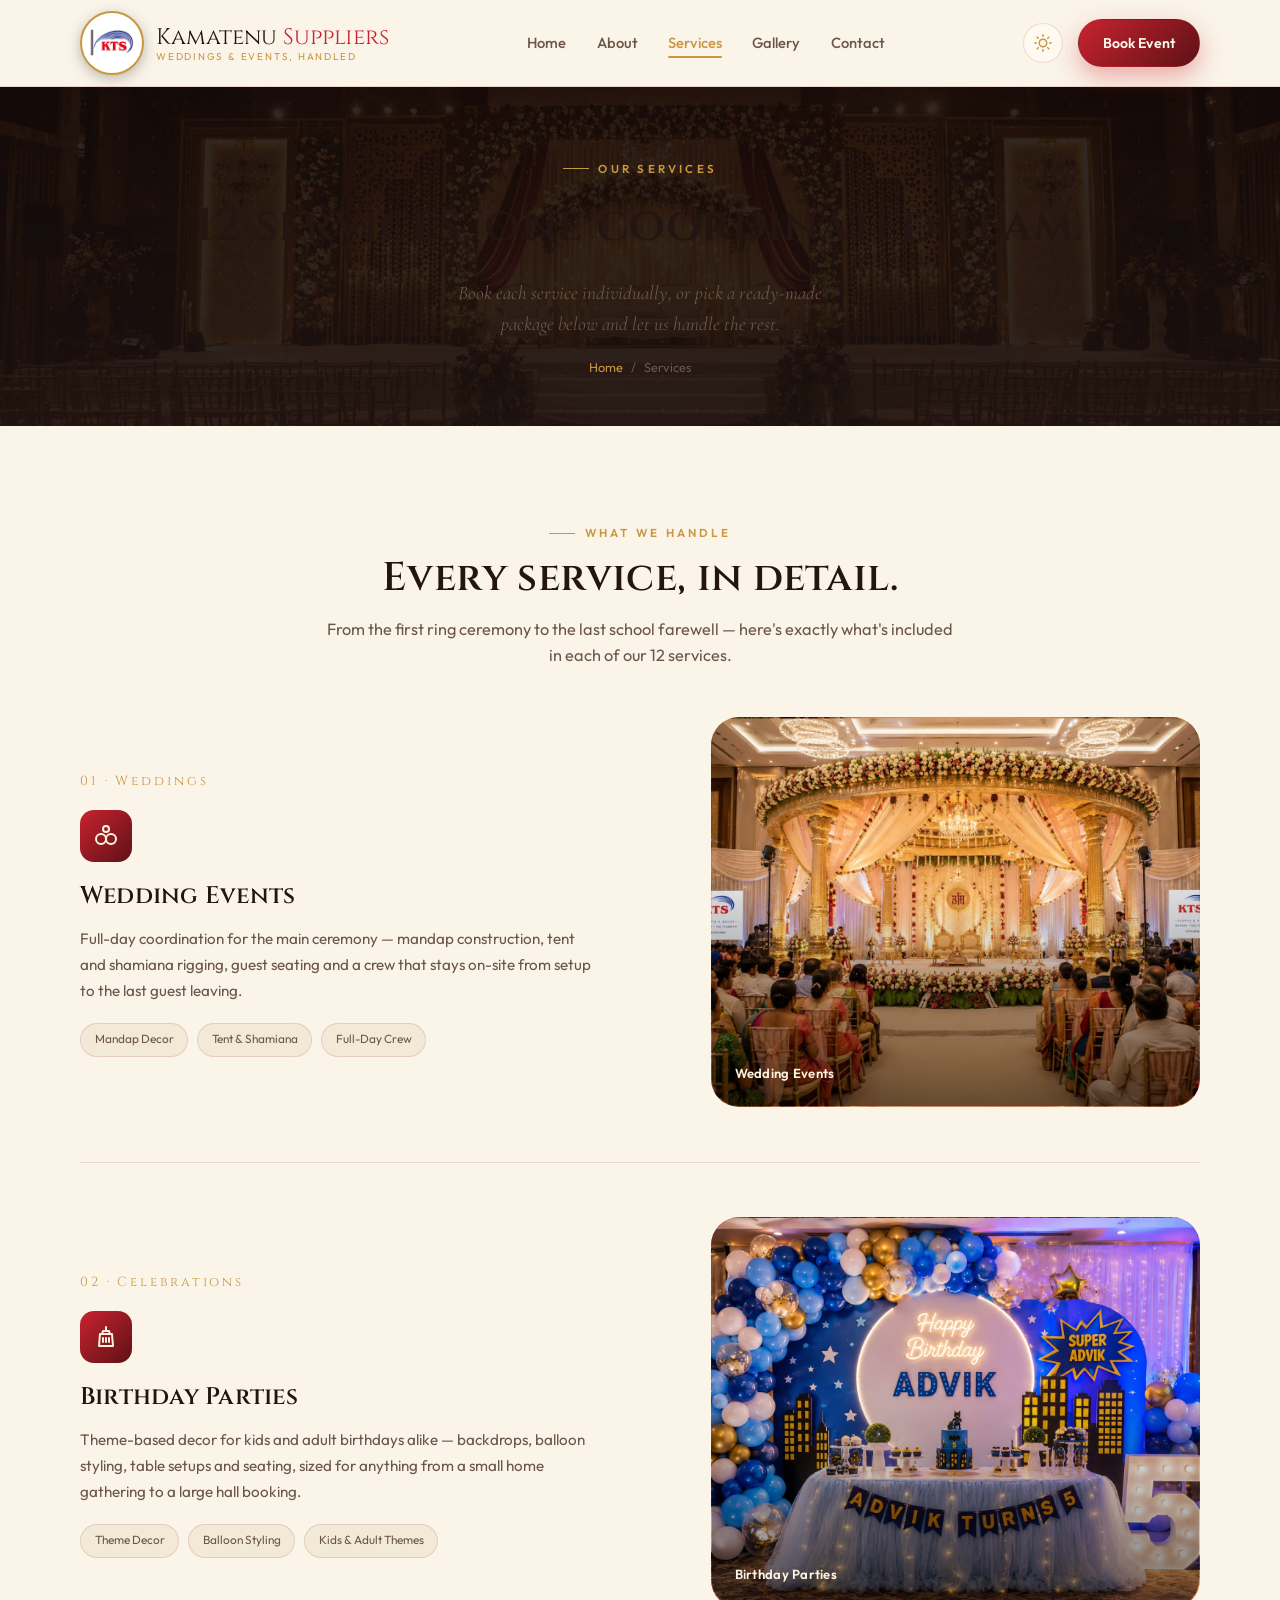
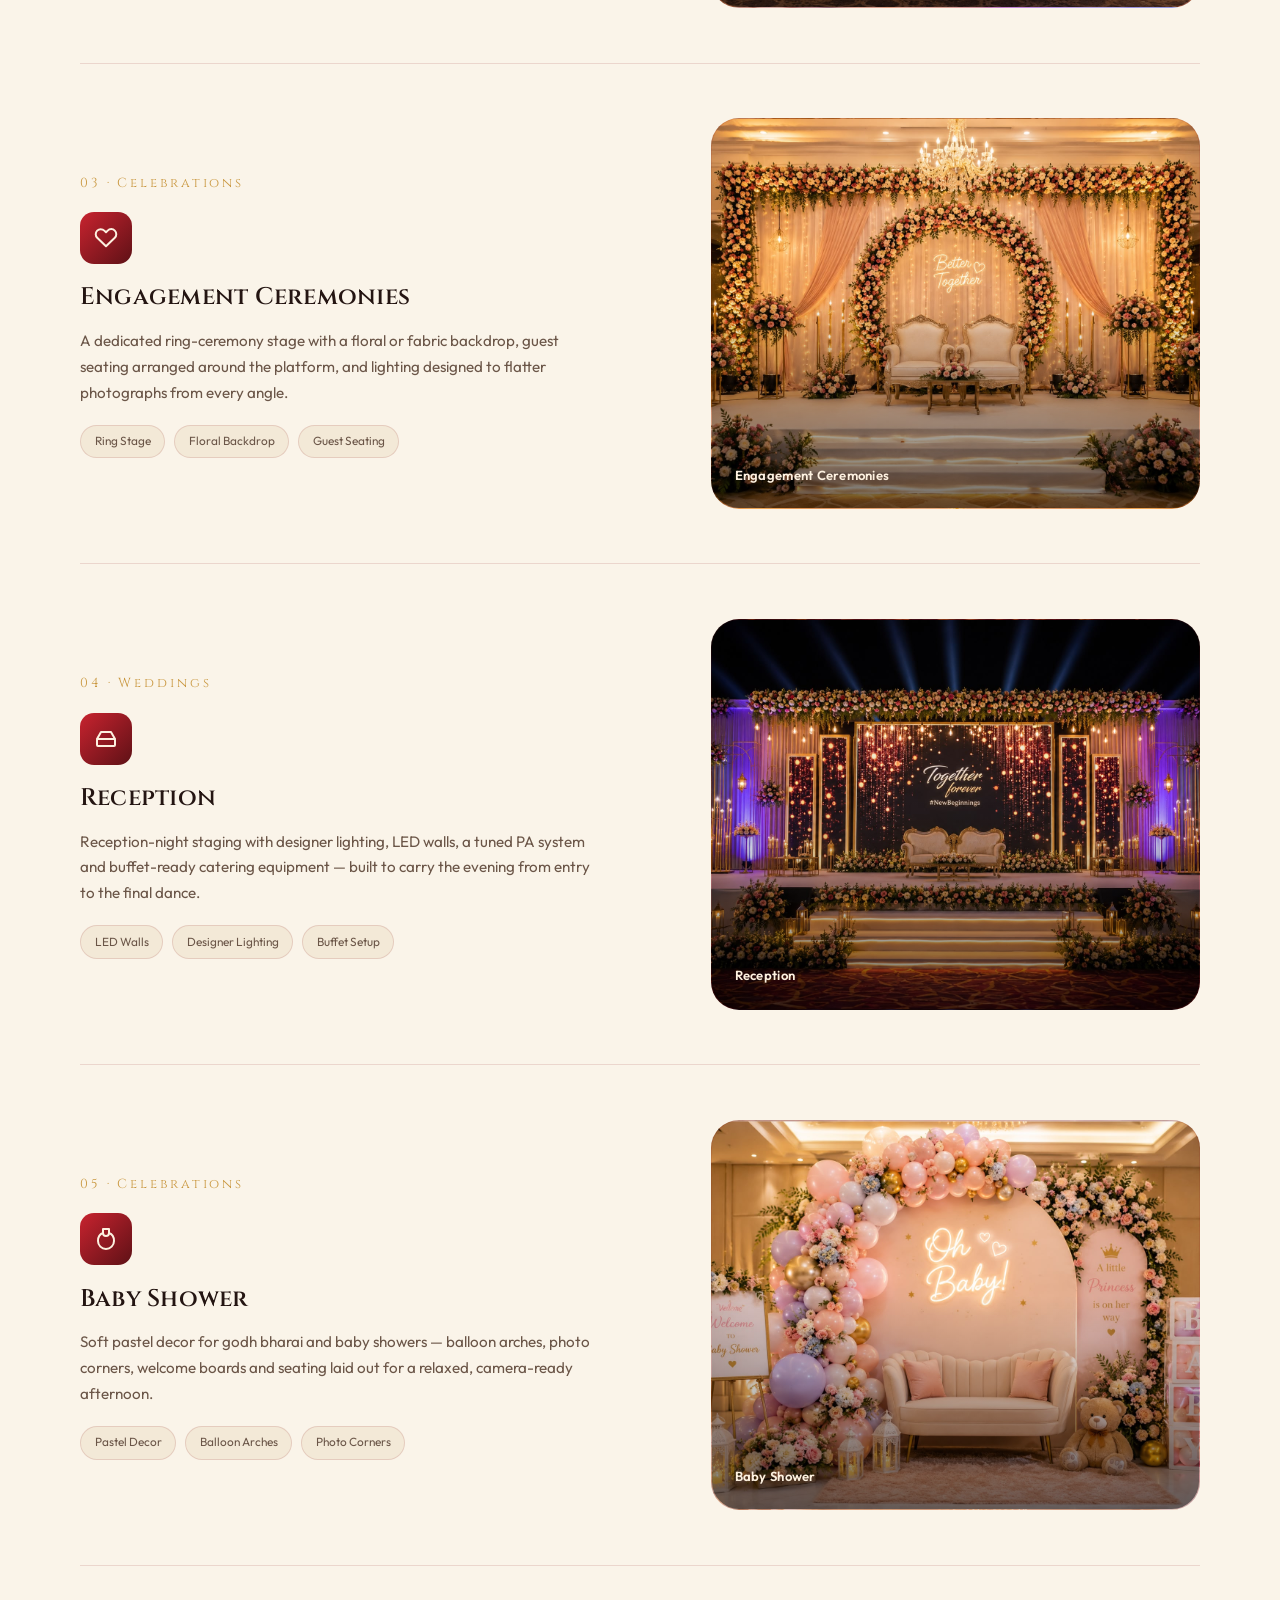
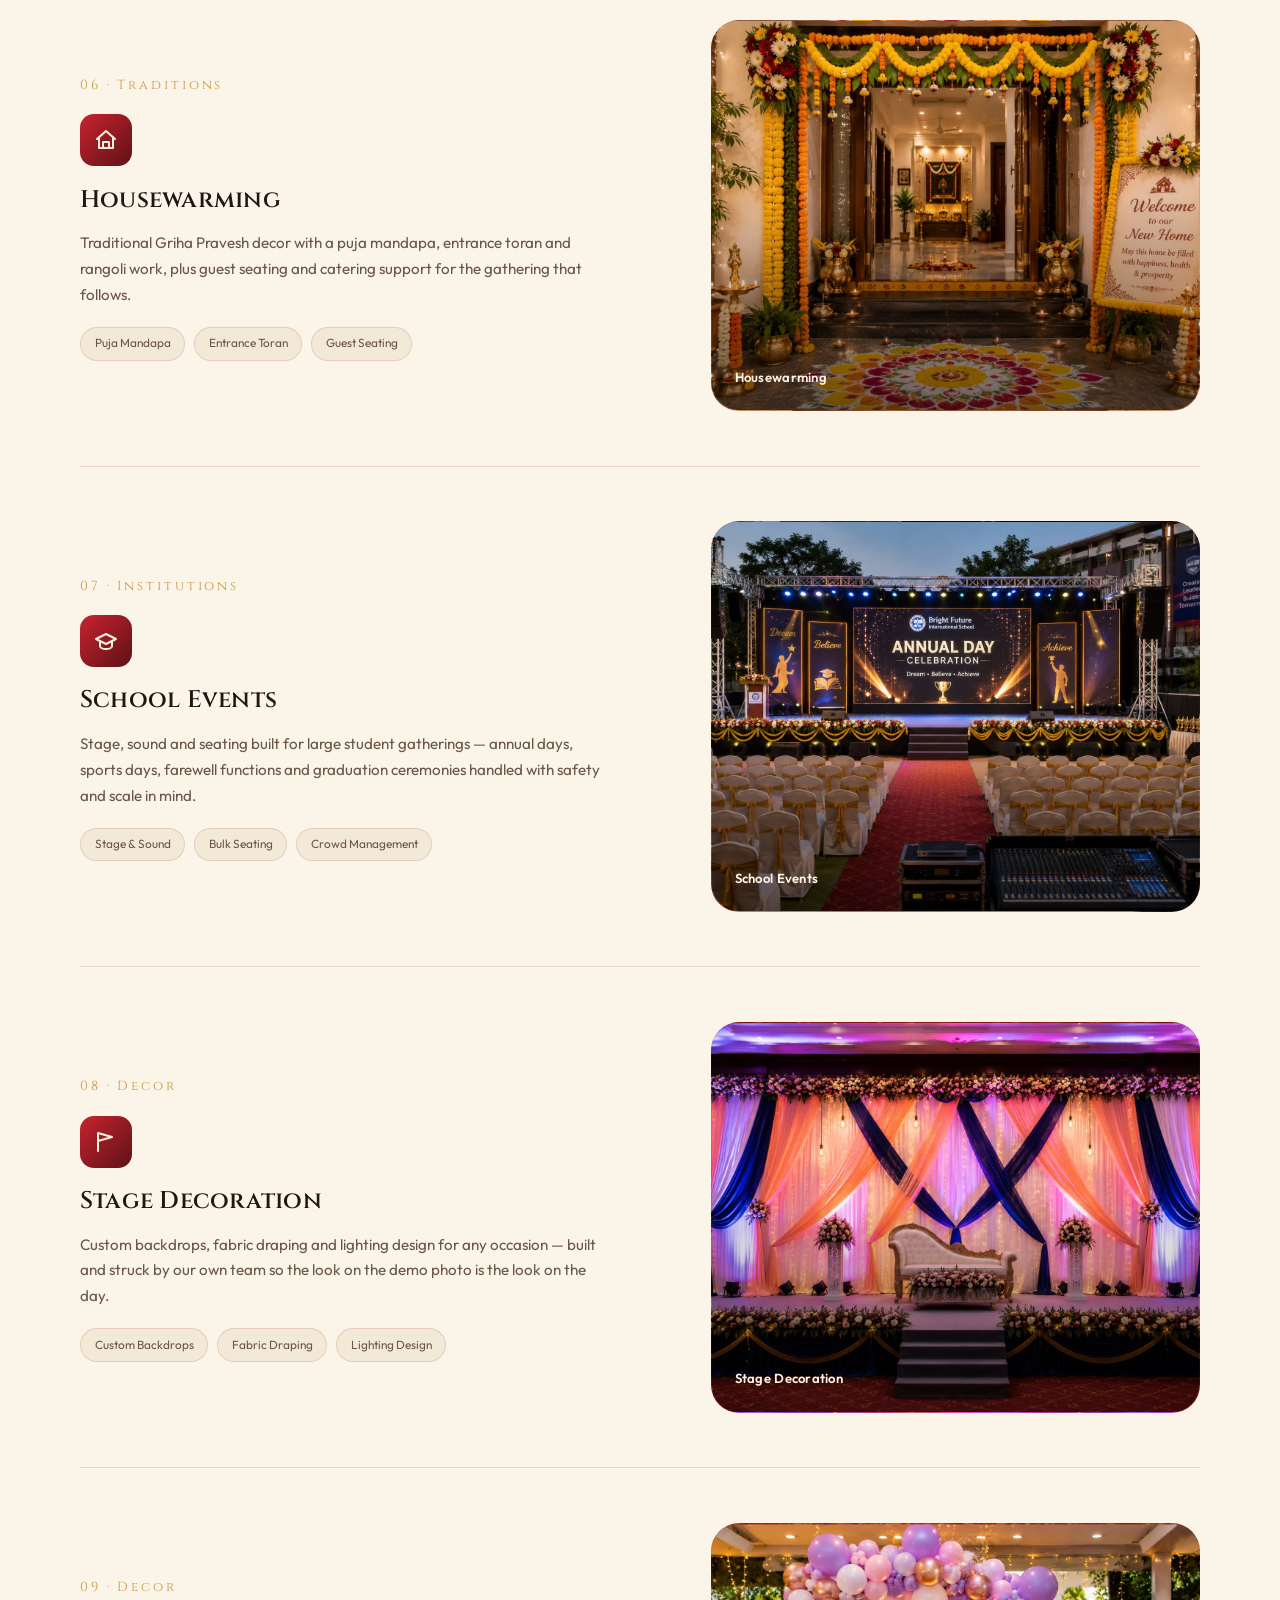
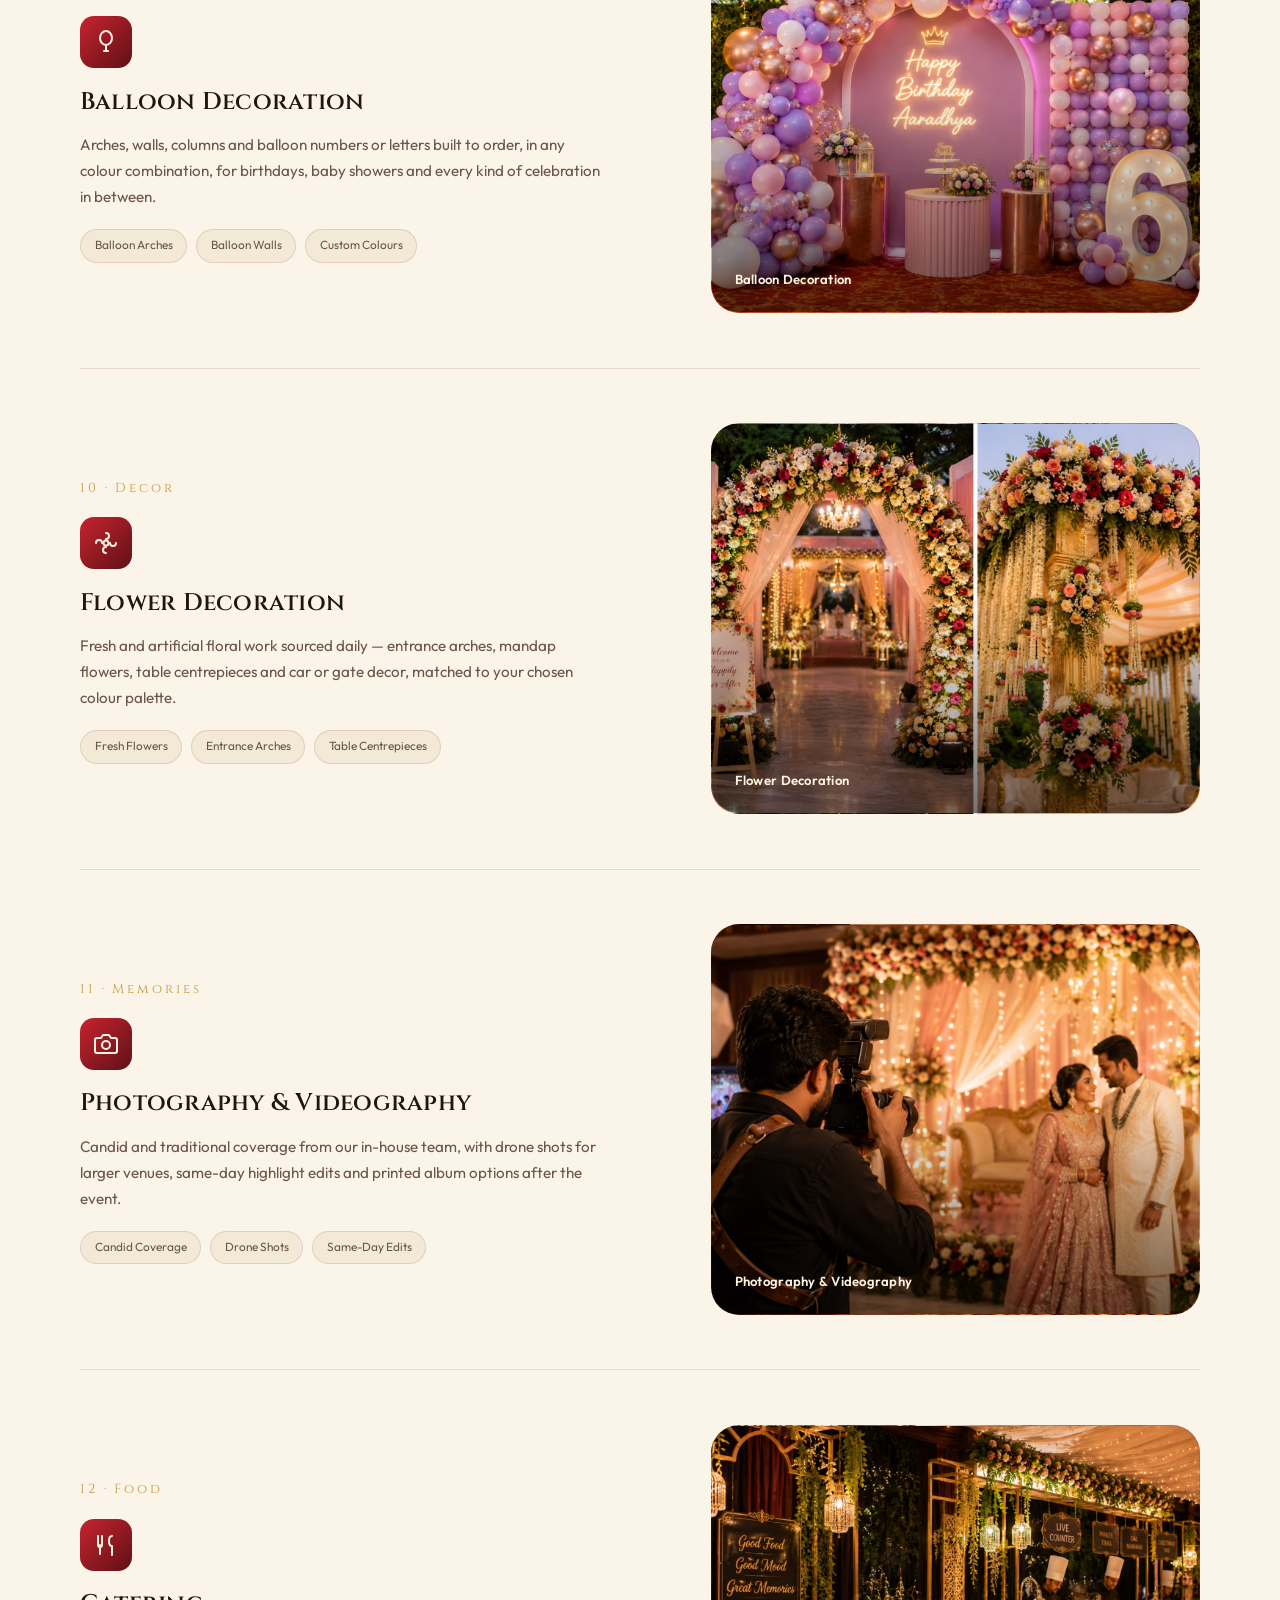
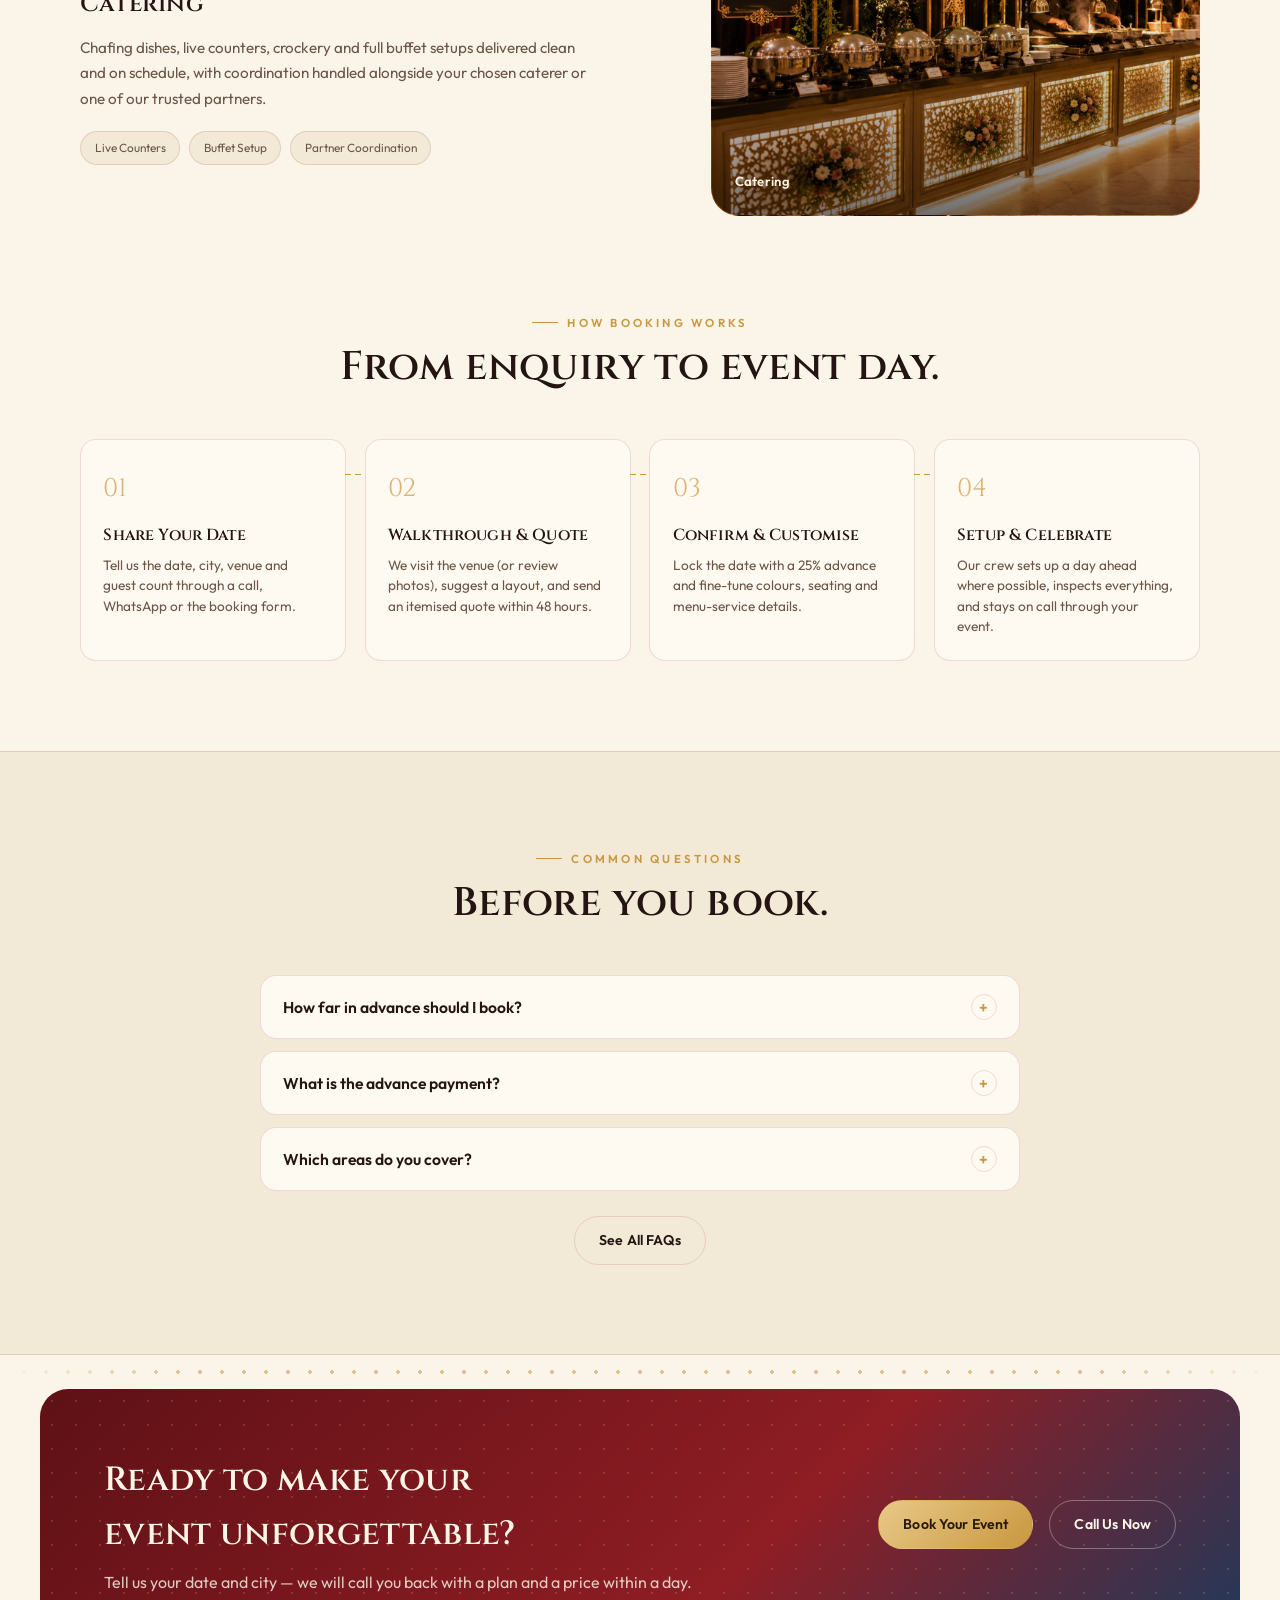
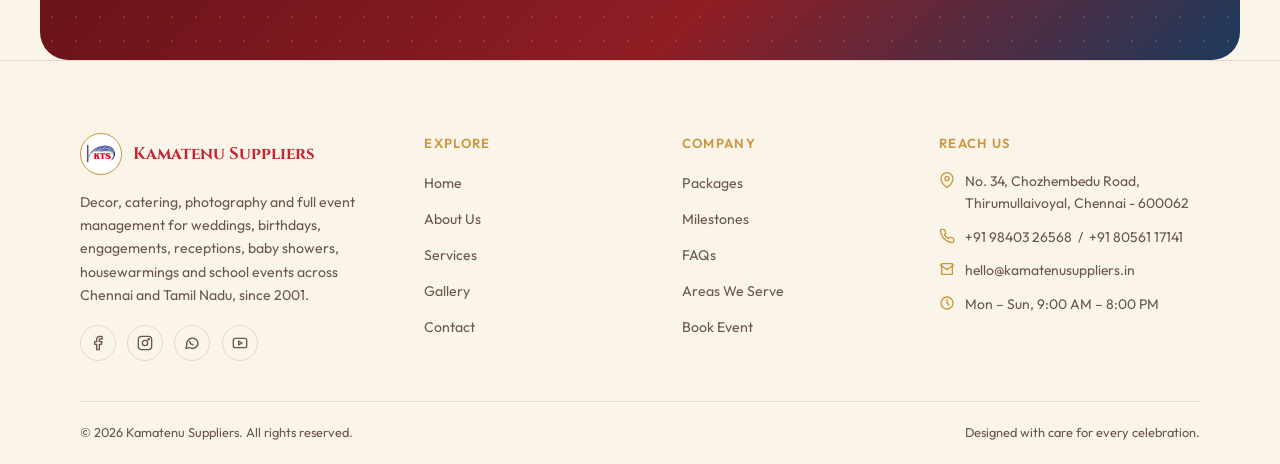
==== commit 74e7f28b: "Update services.html" ====
--- a/services.html
+++ b/services.html
@@ -225,59 +225,7 @@
     </div>
   </section>
 
-  <section class="section why-us" id="packages">
-    <div class="container">
-      <div class="section-head center">
-        <span class="eyebrow">Packages</span>
-        <h2>Three starting points — every one of them customisable.</h2>
-        <p>Prices are indicative starting points for a standard Chennai venue; your quote will reflect guest count, service mix and exact requirements.</p>
-      </div>
-      <div class="packages-grid">
-        <div class="package-card">
-          <div class="package-name">Silver</div>
-          <p class="package-desc">Birthdays, baby showers &amp; small gatherings &middot; up to 150 guests</p>
-          <div class="package-price">&#8377;25,000<span>&nbsp;onwards</span></div>
-          <ul class="package-features">
-            <li><svg viewBox="0 0 24 24" fill="none" stroke="currentColor" stroke-width="2" stroke-linecap="round" stroke-linejoin="round"><path d="M20 6L9 17l-5-5"/></svg><span>Shamiana or hall decor for up to 150 guests</span></li>
-            <li><svg viewBox="0 0 24 24" fill="none" stroke="currentColor" stroke-width="2" stroke-linecap="round" stroke-linejoin="round"><path d="M20 6L9 17l-5-5"/></svg><span>Theme, balloon or floral decor (pick one)</span></li>
-            <li><svg viewBox="0 0 24 24" fill="none" stroke="currentColor" stroke-width="2" stroke-linecap="round" stroke-linejoin="round"><path d="M20 6L9 17l-5-5"/></svg><span>Round table &amp; chair seating</span></li>
-            <li><svg viewBox="0 0 24 24" fill="none" stroke="currentColor" stroke-width="2" stroke-linecap="round" stroke-linejoin="round"><path d="M20 6L9 17l-5-5"/></svg><span>Standard lighting</span></li>
-            <li><svg viewBox="0 0 24 24" fill="none" stroke="currentColor" stroke-width="2" stroke-linecap="round" stroke-linejoin="round"><path d="M20 6L9 17l-5-5"/></svg><span>1 coordinator on the day</span></li>
-          </ul>
-          <a href="contact.html#book" class="btn btn-primary">Book Silver Package</a>
-        </div>
-        <div class="package-card featured">
-          <div class="package-ribbon">Most Booked</div>
-          <div class="package-name">Gold</div>
-          <p class="package-desc">Weddings, receptions &amp; engagements &middot; up to 400 guests</p>
-          <div class="package-price">&#8377;1,25,000<span>&nbsp;onwards</span></div>
-          <ul class="package-features">
-            <li><svg viewBox="0 0 24 24" fill="none" stroke="currentColor" stroke-width="2" stroke-linecap="round" stroke-linejoin="round"><path d="M20 6L9 17l-5-5"/></svg><span>Tent + mandap + reception stage</span></li>
-            <li><svg viewBox="0 0 24 24" fill="none" stroke="currentColor" stroke-width="2" stroke-linecap="round" stroke-linejoin="round"><path d="M20 6L9 17l-5-5"/></svg><span>Premium floral, fabric &amp; balloon decor</span></li>
-            <li><svg viewBox="0 0 24 24" fill="none" stroke="currentColor" stroke-width="2" stroke-linecap="round" stroke-linejoin="round"><path d="M20 6L9 17l-5-5"/></svg><span>Chiavari seating &amp; lounge corner</span></li>
-            <li><svg viewBox="0 0 24 24" fill="none" stroke="currentColor" stroke-width="2" stroke-linecap="round" stroke-linejoin="round"><path d="M20 6L9 17l-5-5"/></svg><span>Designer lighting &amp; PA system</span></li>
-            <li><svg viewBox="0 0 24 24" fill="none" stroke="currentColor" stroke-width="2" stroke-linecap="round" stroke-linejoin="round"><path d="M20 6L9 17l-5-5"/></svg><span>Catering equipment for full buffet</span></li>
-            <li><svg viewBox="0 0 24 24" fill="none" stroke="currentColor" stroke-width="2" stroke-linecap="round" stroke-linejoin="round"><path d="M20 6L9 17l-5-5"/></svg><span>Photography team + dedicated coordinator</span></li>
-          </ul>
-          <a href="contact.html#book" class="btn btn-primary">Book Gold Package</a>
-        </div>
-        <div class="package-card">
-          <div class="package-name">Platinum</div>
-          <p class="package-desc">Multi-day celebrations &middot; up to 800+ guests</p>
-          <div class="package-price">&#8377;2,40,000<span>&nbsp;onwards</span></div>
-          <ul class="package-features">
-            <li><svg viewBox="0 0 24 24" fill="none" stroke="currentColor" stroke-width="2" stroke-linecap="round" stroke-linejoin="round"><path d="M20 6L9 17l-5-5"/></svg><span>Everything in Gold, multi-venue</span></li>
-            <li><svg viewBox="0 0 24 24" fill="none" stroke="currentColor" stroke-width="2" stroke-linecap="round" stroke-linejoin="round"><path d="M20 6L9 17l-5-5"/></svg><span>Custom themed mandap design</span></li>
-            <li><svg viewBox="0 0 24 24" fill="none" stroke="currentColor" stroke-width="2" stroke-linecap="round" stroke-linejoin="round"><path d="M20 6L9 17l-5-5"/></svg><span>LED walls, live sound engineer &amp; drone coverage</span></li>
-            <li><svg viewBox="0 0 24 24" fill="none" stroke="currentColor" stroke-width="2" stroke-linecap="round" stroke-linejoin="round"><path d="M20 6L9 17l-5-5"/></svg><span>Valet-ready parking &amp; power backup</span></li>
-            <li><svg viewBox="0 0 24 24" fill="none" stroke="currentColor" stroke-width="2" stroke-linecap="round" stroke-linejoin="round"><path d="M20 6L9 17l-5-5"/></svg><span>On-site catering equipment team</span></li>
-            <li><svg viewBox="0 0 24 24" fill="none" stroke="currentColor" stroke-width="2" stroke-linecap="round" stroke-linejoin="round"><path d="M20 6L9 17l-5-5"/></svg><span>2 coordinators, on call 3 days</span></li>
-          </ul>
-          <a href="contact.html#book" class="btn btn-primary">Book Platinum Package</a>
-        </div>
-      </div>
-    </div>
-  </section>
+  
 
   <section class="section more-section" id="faq">
     <div class="container">
@@ -384,4 +332,4 @@
 
   <script src="js/script.js"></script>
 </body>
-</html>+</html>
--- a/css/style.css
+++ b/css/style.css
@@ -968,7 +968,7 @@
 .footer-col ul{ display: flex; flex-direction: column; gap: .65rem; }
 .footer-col a{ font-size: .88rem; color: var(--text-muted); transition: color .2s ease; }
 .footer-col a:hover{ color: var(--gold); }
-.footer-contact-item{ display: flex; align-items: flex-start; gap: .6rem; font-size: .87rem; color: var(--text-muted); }
+.footer-contact-item{ display: flex; align-items: flex-start; gap: .6rem; font-size: .87rem; color: var(--text-muted); overflow-wrap: anywhere; word-break: break-word; }
 .footer-contact-item svg{ width: 16px; height: 16px; margin-top: 2px; color: var(--gold); flex-shrink: 0; }
 .footer-socials{ display: flex; gap: .7rem; margin-top: 1.1rem; }
 .footer-socials a{
@@ -1160,7 +1160,26 @@
   .main-nav li{ border-bottom: 1px solid var(--border); }
   .main-nav a{ padding-block: .9rem; width: 100%; display: block; }
   .nav-toggle{ display: inline-flex; }
-  .header-actions .btn-primary span{ display: none; }
+  .header-actions .btn-primary{
+  padding: .55rem .85rem;
+  font-size: .76rem;
+}
+.brand{ min-width: 0; flex: 1 1 auto; overflow: hidden; gap: .5rem; }
+  .brand-logo{ width: 42px; height: 42px; }
+  .brand-text{ min-width: 0; overflow: hidden; }
+  .brand-name{
+    font-size: .92rem;
+    white-space: normal;
+    line-height: 1.15;
+    word-break: break-word;
+  }
+  .brand-tag{ display: none; }
+  .header-actions{ flex-shrink: 0; gap: .4rem; }
+  .header-actions .btn-primary{ padding: .5rem .7rem; font-size: .72rem; }
+  .theme-toggle{ width: 34px; height: 34px; }
+  .theme-toggle svg{ width: 15px; height: 15px; }
+  .nav-toggle{ width: 36px; height: 36px; }
+  .footer-grid{ grid-template-columns: 1fr; }
   .services-grid{ grid-template-columns: 1fr; }
   .gallery-grid{ grid-template-columns: 1fr 1fr; }
   .about-stats{ grid-template-columns: 1fr; }
@@ -1173,4 +1192,4 @@
 
 @media (prefers-reduced-motion: reduce){
   *{ animation: none !important; transition: none !important; scroll-behavior: auto !important; }
-}+}
